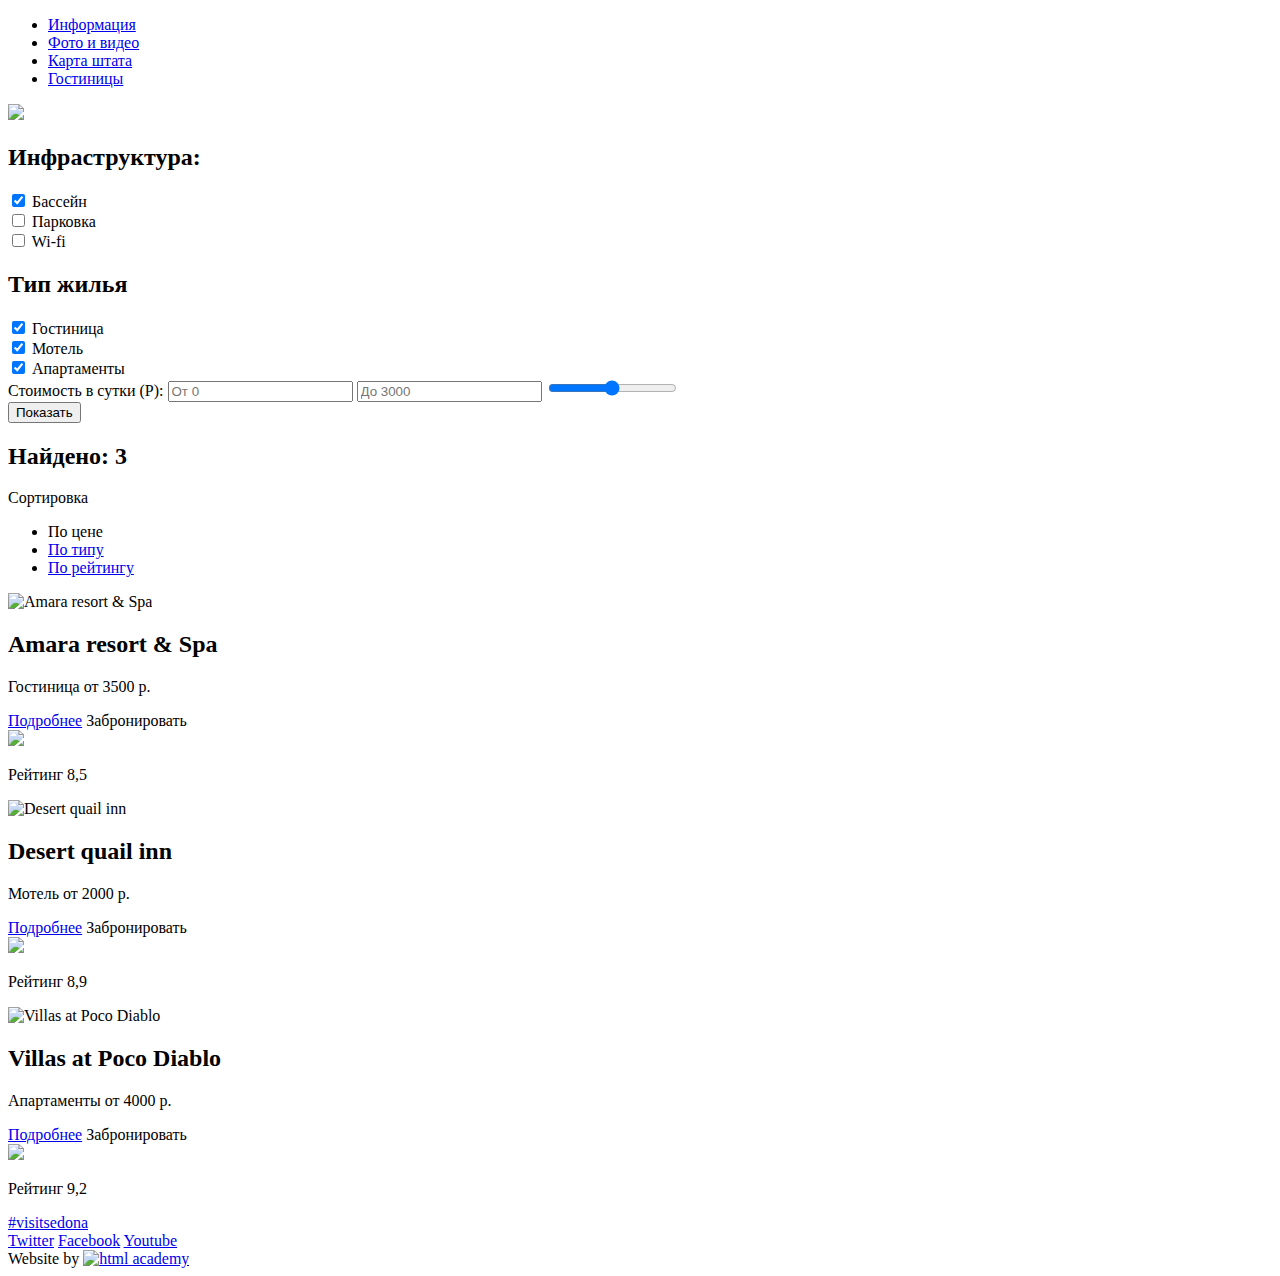
==== inner.html @ 47e5a931 "Редактирование верстки "Седоны"" ====
<!DOCTYPE html>
<html lang="ru">
    <head>
        <title>Выбор отеля в Седоне</title>
        <meta charset="utf-8">
    </head>
    <body>
        <header class="main-header">
            <div class="container"
                <nav class="main-menu">
                    <ul class="nav-list">
                        <li class="nav-left">
                            <a class="nav-link" href="#">Информация</a> 
                        </li>
                        <li class="nav-left">
                            <a class="nav-link" href="#">Фото и видео</a>
                        </li>
                        <li class="nav-right">
                            <a class="nav-link" href="#">Карта штата</a> 
                        </li>
                        <li class="nav-right">
                            <a class="nav-link" href="#">Гостиницы</a> 
                        </li>             
                    </ul>  
                </nav>
                <div class="logo">
                    <a href="index.html" class="logo-link"><img src="sedona-logo.png"></a> 
                </div>
            </div>
        </header>
        <main class="container">
            <form method="get" action="#">
                <div class="service">
                    <h2>Инфраструктура:</h2>
                    <div class="option">
                        <input type="checkbox" name="pool" id="pool" checked>
                        <label for="pool">Бассейн</label>
                    </div>
                    <div class="option">
                        <input type="checkbox" name="parking" id="parking">
                        <label for="parking">Парковка</label>
                    </div>
                    <div class="option">
                        <input type="checkbox" name="wifi" id="wifi">
                        <label for="wifi">Wi-fi</label>
                    </div>
                </div>
                <div class="house-type">
                    <h2>Тип жилья</h2>
                    <div class="option">
                        <input type="checkbox" name="hotel" id="hotel" checked>
                        <label for="hotel">Гостиница</label>
                    </div>
                    <div class="option">
                        <input type="checkbox" name="motel" id="motel" checked>
                        <label for="motel">Мотель</label>
                    </div>
                    <div class="option">
                        <input type="checkbox" name="apartments" id="apartments" checked>
                        <label for="apartments">Апартаменты</label>
                    </div>
                </div>
                <div class="hotel-cost">
                    <label for="money">Стоимость в сутки (Р): </label>
                    <input type="text" name="minprice" id="minprice" placeholder="От 0">
                    <input type="text" name="maxprice" id="maxprice" placeholder="До 3000">
                    <input type="range" name="money" id="money" min="0" max="3000" step="10">
                </div>
                <button type="submit">Показать</button>
            </form>
            <section class="results">
                <h2>Найдено: 3</h2>
                <p>Сортировка</p>
                <ul class="range-list">
                    <li>По цене</li>
                    <li><a href="#">По типу</a></li>
                    <li><a href="#">По рейтингу</a></li>
                </ul>
                <div class="range-buttons">
                </div>
            </section>
            <section class="hotels">
                <article class="hotel-1">
                    <div class="hotel-image">
                        <img src="hotel-1.jpg" alt="Amara resort & Spa" width="50" height="25">
                    </div>
                    <div class="hotel-name">
                        <h2>Amara resort & Spa</h2>
                        <p>Гостиница от 3500 р.</p>
                        <div class="details">
                            <a class="more" href="#">Подробнее</a>
                            <a class="book">Забронировать</a>
                        </div>
                    </div>
                    <div class="hotel-rating">
                        <img src="stars.png">
                        <p>Рейтинг 8,5 </p>
                    </div>
                </article>
                <article class="hotel-2">
                    <div class="hotel-image">
                        <img src="hotel-2.jpg" alt="Desert quail inn" width="50" height="25">
                    </div>
                    <div class="hotel-name">
                        <h2>Desert quail inn</h2>
                        <p>Мотель от 2000 р.</p>
                        <div class="details">
                            <a class="more" href="#">Подробнее</a>
                            <a class="book">Забронировать</a>
                        </div>
                    </div>
                    <div class="hotel-rating">
                        <img src="stars2.png">
                        <p>Рейтинг 8,9 </p>
                    </div>
                </article>
                <article class="hotel-3">
                    <div class="hotel-image">
                        <img src="hotel-3.jpg" alt="Villas at Poco Diablo" width="50" height="25">
                    </div>
                    <div class="hotel-name">
                        <h2>Villas at Poco Diablo</h2>
                        <p>Апартаменты от 4000 р.</p>
                        <div class="details">
                            <a class="more" href="#">Подробнее</a>
                            <a class="book">Забронировать</a>
                        </div>
                    </div>
                    <div class="hotel-rating">
                        <img src="stars3.png">
                        <p>Рейтинг 9,2 </p>
                    </div>
                </article>
            </section>
        </main>
        <footer>
            <div class="container">
                <div class="footcolumn-1">
                    <a href="#">#visitsedona</a> 
                </div>
                <div class="footcolumn-2">
                    <a class="social-btn social-btn-tw" href="#">Twitter</a>
                    <a class="social-btn social-btn-fb" href="#">Facebook</a>
                    <a class="social-btn social-btn-yt" href="#">Youtube</a>
                </div>
                <div class="footcolumn-3">
                    Website by <a href="https://htmlacademy.ru"><img src="academylogo.png" alt="html academy" width="50" height="25"></a> 
                </div>
            </div>
        </footer>
    </body>
</html>
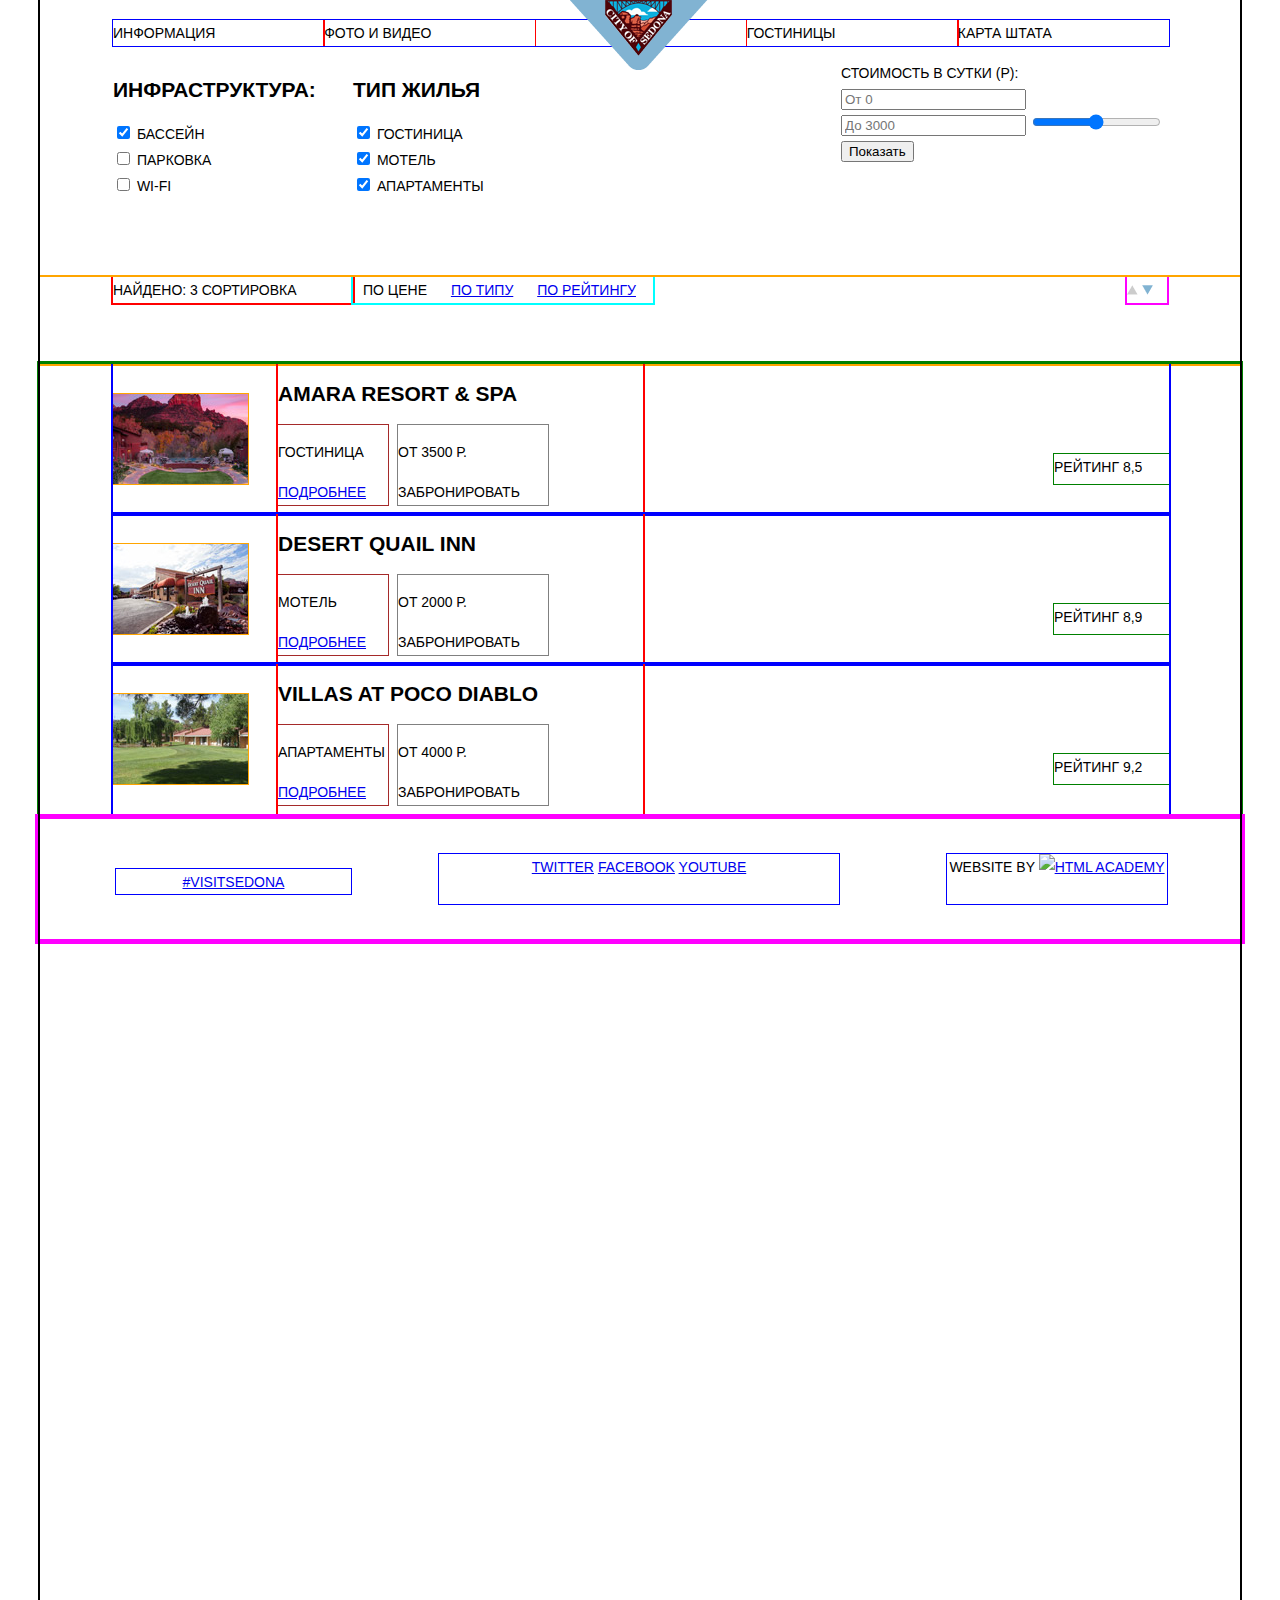
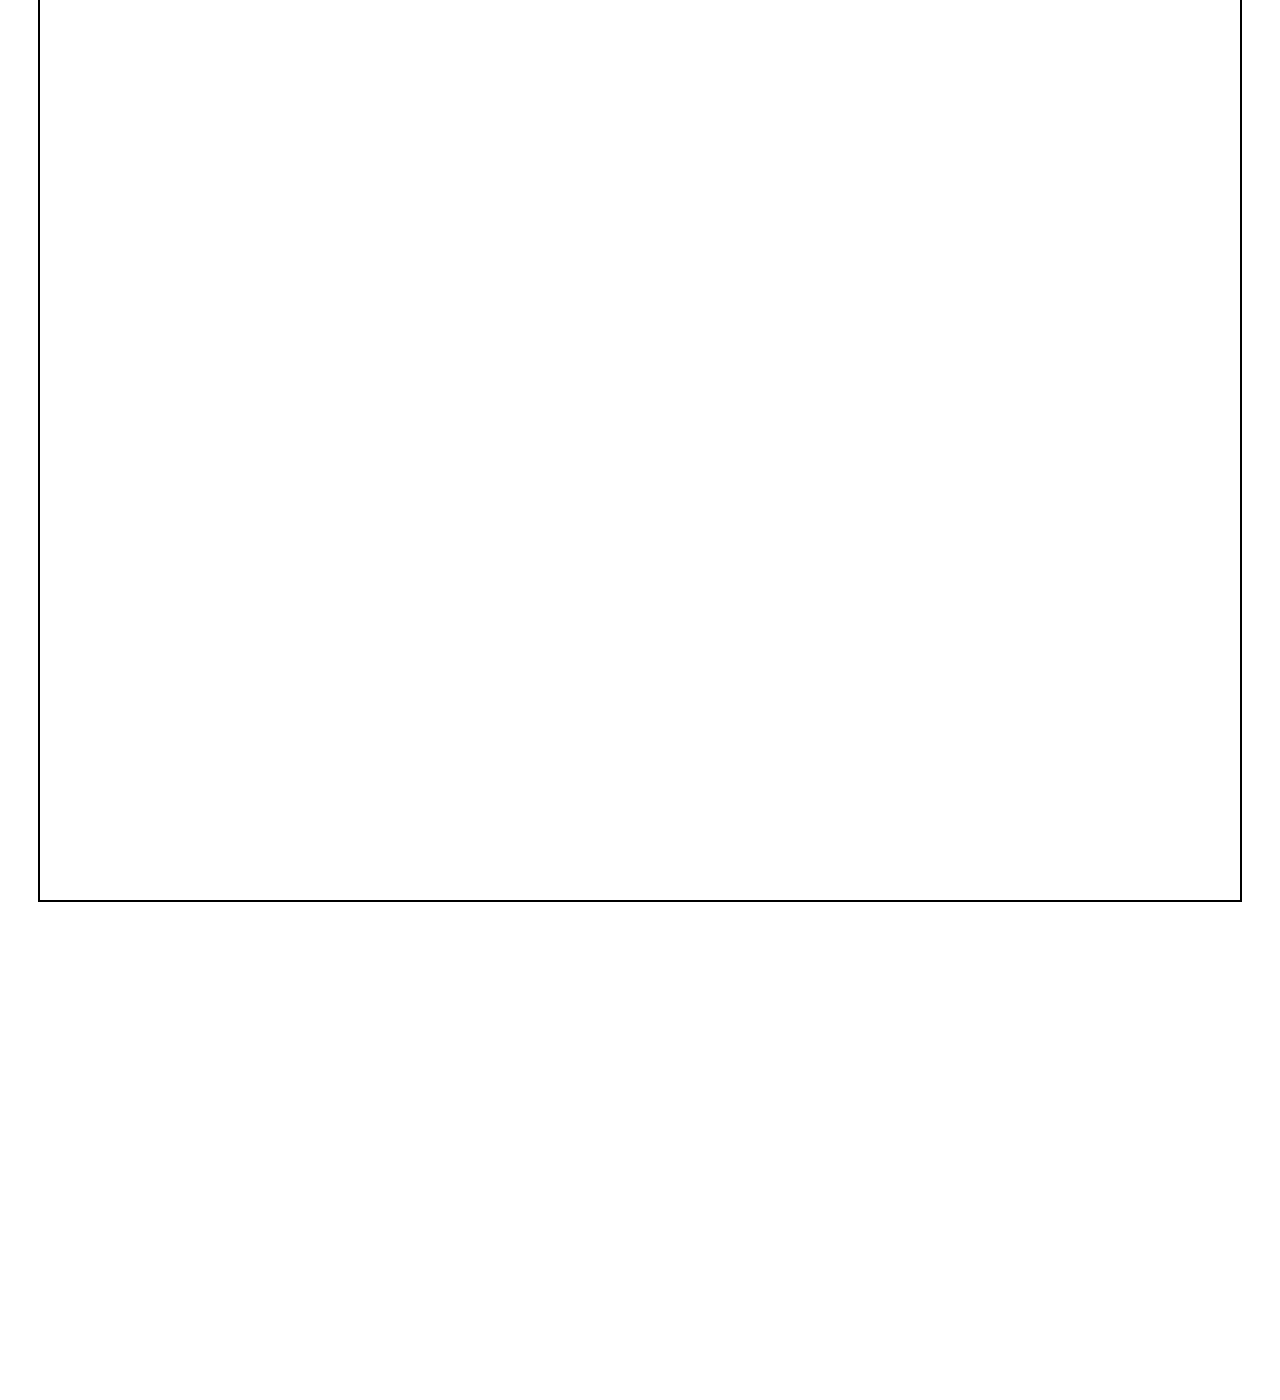
==== commit 01b5c124: "Сетка "Седона"" ====
--- a/inner.html
+++ b/inner.html
@@ -3,138 +3,160 @@
     <head>
         <title>Выбор отеля в Седоне</title>
         <meta charset="utf-8">
+        <link rel="stylesheet" href="css/style.css">
     </head>
-    <body>
-        <header class="main-header">
-            <div class="container"
-                <nav class="main-menu">
-                    <ul class="nav-list">
-                        <li class="nav-left">
-                            <a class="nav-link" href="#">Информация</a> 
-                        </li>
-                        <li class="nav-left">
-                            <a class="nav-link" href="#">Фото и видео</a>
-                        </li>
-                        <li class="nav-right">
-                            <a class="nav-link" href="#">Карта штата</a> 
-                        </li>
-                        <li class="nav-right">
-                            <a class="nav-link" href="#">Гостиницы</a> 
-                        </li>             
-                    </ul>  
-                </nav>
-                <div class="logo">
-                    <a href="index.html" class="logo-link"><img src="sedona-logo.png"></a> 
+        <body>
+            <div class="container">
+            <header class="main-header">
+                    <nav class="main-menu">
+                        <ul class="nav-list">
+                            <li class="nav-left">
+                                <a class="nav-link" href="#">Информация</a> 
+                            </li>
+                            <li class="nav-left">
+                                <a class="nav-link" href="#">Фото и видео</a>
+                            </li>
+                            <li class="nav-right">
+                                <a class="nav-link" href="#">Карта штата</a> 
+                            </li>
+                            <li class="nav-right">
+                                <a class="nav-link" href="#">Гостиницы</a> 
+                            </li>             
+                        </ul>  
+                    </nav>
+                    <div class="logo">
+                        <a href="index.html" class="logo-link"><img src="img/sedona-logo.png"></a> 
+                    </div>
+            </header>
+            <main>
+                <div class="hotel-selection">
+                    <form method="get" action="#">
+                        <div class="service">
+                            <h2>Инфраструктура:</h2>
+                            <div class="option">
+                                <input type="checkbox" name="pool" id="pool" checked>
+                                <label for="pool">Бассейн</label>
+                            </div>
+                            <div class="option">
+                                <input type="checkbox" name="parking" id="parking">
+                                <label for="parking">Парковка</label>
+                            </div>
+                            <div class="option">
+                                <input type="checkbox" name="wifi" id="wifi">
+                                <label for="wifi">Wi-fi</label>
+                            </div>
+                        </div>
+                        <div class="house-type">
+                            <h2>Тип жилья</h2>
+                            <div class="option">
+                                <input type="checkbox" name="hotel" id="hotel" checked>
+                                <label for="hotel">Гостиница</label>
+                            </div>
+                            <div class="option">
+                                <input type="checkbox" name="motel" id="motel" checked>
+                                <label for="motel">Мотель</label>
+                            </div>
+                            <div class="option">
+                                <input type="checkbox" name="apartments" id="apartments" checked>
+                                <label for="apartments">Апартаменты</label>
+                            </div>
+                        </div>
+                        <div class="hotel-cost">
+                            <label for="money">Стоимость в сутки (Р): </label>
+                            <input type="text" name="minprice" id="minprice" placeholder="От 0">
+                            <input type="text" name="maxprice" id="maxprice" placeholder="До 3000">
+                            <input type="range" name="money" id="money" min="0" max="3000" step="10">
+                            <button type="submit">Показать</button>
+                        </div>
+                    </form>
                 </div>
-            </div>
-        </header>
-        <main class="container">
-            <form method="get" action="#">
-                <div class="service">
-                    <h2>Инфраструктура:</h2>
-                    <div class="option">
-                        <input type="checkbox" name="pool" id="pool" checked>
-                        <label for="pool">Бассейн</label>
+                
+                <div class="results">
+                    <div class="range">
+                        <span>Найдено: 3</span>
+                        <span>Сортировка</span>
                     </div>
-                    <div class="option">
-                        <input type="checkbox" name="parking" id="parking">
-                        <label for="parking">Парковка</label>
+                    <div class="range-options">
+                        <ul class="range-list">
+                            <li>По цене</li>
+                            <li><a href="#">По типу</a></li>
+                            <li><a href="#">По рейтингу</a></li>
+                        </ul>
                     </div>
-                    <div class="option">
-                        <input type="checkbox" name="wifi" id="wifi">
-                        <label for="wifi">Wi-fi</label>
+                    <div class="range-buttons">
+                        <a href="#"><img src="img/triangle.png"></a>
+                        <a href="#"><img src="img/tr2.png"></a>
                     </div>
-                </div>
-                <div class="house-type">
-                    <h2>Тип жилья</h2>
-                    <div class="option">
-                        <input type="checkbox" name="hotel" id="hotel" checked>
-                        <label for="hotel">Гостиница</label>
-                    </div>
-                    <div class="option">
-                        <input type="checkbox" name="motel" id="motel" checked>
-                        <label for="motel">Мотель</label>
-                    </div>
-                    <div class="option">
-                        <input type="checkbox" name="apartments" id="apartments" checked>
-                        <label for="apartments">Апартаменты</label>
-                    </div>
-                </div>
-                <div class="hotel-cost">
-                    <label for="money">Стоимость в сутки (Р): </label>
-                    <input type="text" name="minprice" id="minprice" placeholder="От 0">
-                    <input type="text" name="maxprice" id="maxprice" placeholder="До 3000">
-                    <input type="range" name="money" id="money" min="0" max="3000" step="10">
-                </div>
-                <button type="submit">Показать</button>
-            </form>
-            <section class="results">
-                <h2>Найдено: 3</h2>
-                <p>Сортировка</p>
-                <ul class="range-list">
-                    <li>По цене</li>
-                    <li><a href="#">По типу</a></li>
-                    <li><a href="#">По рейтингу</a></li>
-                </ul>
-                <div class="range-buttons">
-                </div>
-            </section>
-            <section class="hotels">
-                <article class="hotel-1">
-                    <div class="hotel-image">
-                        <img src="hotel-1.jpg" alt="Amara resort & Spa" width="50" height="25">
-                    </div>
-                    <div class="hotel-name">
-                        <h2>Amara resort & Spa</h2>
-                        <p>Гостиница от 3500 р.</p>
-                        <div class="details">
-                            <a class="more" href="#">Подробнее</a>
+                </div>                   
+                <section class="hotels">
+                    <article class="hotel hotel-1">
+                        <div class="hotel-image">
+                            <img src="img/hotel-1.jpg" alt="Amara resort & Spa" width="135" height="90">
+                        </div>
+                        <div class="hotel-info">
+                            <h2>Amara resort & Spa</h2>
+                            <div class="hotel-details">
+                                <p>Гостиница </p>
+                                <a class="more" href="#">Подробнее</a>
+                            </div>
+                            <div class="hotel-reserve">
+                            <p>от 3500 р.</p>
                             <a class="book">Забронировать</a>
+                            </div>
                         </div>
-                    </div>
-                    <div class="hotel-rating">
-                        <img src="stars.png">
-                        <p>Рейтинг 8,5 </p>
-                    </div>
-                </article>
-                <article class="hotel-2">
-                    <div class="hotel-image">
-                        <img src="hotel-2.jpg" alt="Desert quail inn" width="50" height="25">
-                    </div>
-                    <div class="hotel-name">
-                        <h2>Desert quail inn</h2>
-                        <p>Мотель от 2000 р.</p>
-                        <div class="details">
-                            <a class="more" href="#">Подробнее</a>
+                         <div class="hotel-stars">
+                        </div>
+                        <div class="hotel-rating">
+                            <span>Рейтинг 8,5 </span>
+                        </div>
+                    </article>
+                    
+                    <article class="hotel hotel-2">
+                        <div class="hotel-image">
+                            <img src="img/hotel-2.jpg" alt="Desert quail inn" width="135" height="90">
+                        </div>
+                        <div class="hotel-info">
+                            <h2>Desert quail inn</h2>
+                            <div class="hotel-details">
+                                <p>Мотель </p>
+                                <a class="more" href="#">Подробнее</a>
+                            </div>
+                            <div class="hotel-reserve">
+                            <p>от 2000 р.</p>
                             <a class="book">Забронировать</a>
+                            </div>
                         </div>
-                    </div>
-                    <div class="hotel-rating">
-                        <img src="stars2.png">
-                        <p>Рейтинг 8,9 </p>
-                    </div>
-                </article>
-                <article class="hotel-3">
-                    <div class="hotel-image">
-                        <img src="hotel-3.jpg" alt="Villas at Poco Diablo" width="50" height="25">
-                    </div>
-                    <div class="hotel-name">
-                        <h2>Villas at Poco Diablo</h2>
-                        <p>Апартаменты от 4000 р.</p>
-                        <div class="details">
-                            <a class="more" href="#">Подробнее</a>
+                         <div class="hotel-stars">
+                        </div>
+                        <div class="hotel-rating">
+                            <span>Рейтинг 8,9 </span>
+                        </div>
+                    </article>
+                    
+                    <article class="hotel hotel-3">
+                        <div class="hotel-image">
+                            <img src="img/hotel-3.jpg" alt="Villas at Poco Diablo" width="135" height="90">
+                        </div>
+                        <div class="hotel-info">
+                            <h2>Villas at Poco Diablo</h2>
+                            <div class="hotel-details">
+                                <p>Апартаменты </p>
+                                <a class="more" href="#">Подробнее</a>
+                            </div>
+                            <div class="hotel-reserve">
+                            <p>от 4000 р.</p>
                             <a class="book">Забронировать</a>
+                            </div>
+                        </div>                        
+                        <div class="hotel-stars">
                         </div>
-                    </div>
-                    <div class="hotel-rating">
-                        <img src="stars3.png">
-                        <p>Рейтинг 9,2 </p>
-                    </div>
-                </article>
-            </section>
-        </main>
-        <footer>
-            <div class="container">
+                        <div class="hotel-rating">
+                            <span>Рейтинг 9,2 </span>
+                        </div>
+                    </article>
+                </section>
+            </main>
+            <footer class="page-footer">
                 <div class="footcolumn-1">
                     <a href="#">#visitsedona</a> 
                 </div>
@@ -146,7 +168,7 @@
                 <div class="footcolumn-3">
                     Website by <a href="https://htmlacademy.ru"><img src="academylogo.png" alt="html academy" width="50" height="25"></a> 
                 </div>
-            </div>
-        </footer>
+            </footer>
+        </div>
     </body>
 </html>--- a/css/style.css
+++ b/css/style.css
@@ -0,0 +1,483 @@
+body {
+    width: 1280px;
+    margin: 0;
+    padding: 0;
+    font-family: "PT Sans", "Arial", serif;
+    font-size: 14px;
+    font-weight: normal;
+    line-height: 26px;
+    text-transform: uppercase; 
+    color: #000;
+    min-height: 3000px;
+}
+
+h1, h2 {
+    font-size: 21px;
+    font-weight: bold;
+    line-height: 26px;
+}
+
+
+.feature-block {
+    color: #fff;
+}
+
+.clearfix::after {
+    content: "";
+    display: table;
+    clear: both;
+}
+
+.container {
+    width: 1200px;
+    margin: 0 auto;
+    outline: 2px solid black;
+    padding: 0;
+    min-height: 2500px;
+}
+
+.main-header {
+    position: relative;
+    width: 1200px;
+    height: 60px;
+    background-color: #fff;
+}
+
+.logo {
+    position: absolute;
+    top: 0;
+    left: 530px;
+}
+
+.main-menu {
+    width: 1056px;
+    float: left;
+    outline: 1px solid blue;
+    margin-left: 73px;
+    margin-top: 20px;
+}
+
+.nav-list {
+    padding: 0;
+    margin: 0;
+}
+
+.nav-left, .nav-right {
+    margin: 0;
+    padding: 0;
+    list-style: none;
+    display: inline;   
+    outline: 1px solid red;
+    width: 20%;
+}
+
+.nav-left {
+    float: left;
+    
+}
+
+.nav-right {
+    float: right;
+    padding-right: 0;
+    margin-right: 0;
+}
+
+.nav-link {
+    color: #000;
+    display: block;
+    text-decoration: none;
+    
+}
+
+
+.intro {
+    width: 1200px;
+    height: 650px;
+    background: url("img/sedona-background.jpg") no-repeat; 
+    outline: 5px solid brown;
+    padding-top: 75px;
+}
+
+.headline {
+    width: 460px;
+    height: 350px;
+    margin-bottom: 30px;
+    outline: 1px solid red;
+    float: left;
+    margin-left: 370px;
+    margin-right: 370px;
+}
+
+
+.head-back {
+    float: left;
+    width: 100%;
+    height: 275px;
+    background-color: #fff;
+    background: url("img/white-part.png") no-repeat;
+}
+
+
+.head-lead {
+    float: left;
+    width: 575px;
+    height: 110px;
+    background-color: #fff;
+    outline: 2px solid red;
+    text-align: center;
+    margin-left: 310px;
+    margin-top: 100px;
+}
+
+
+.feature-block {
+    outline: 2px solid green;
+    width: 1200px;
+    height: 255px;
+    float: left;
+    margin: 0;
+}
+
+.city-description {
+    width: 320px;
+    height: 145px;
+    padding: 55px 40px;
+    float: left;
+    margin: 0;
+    text-align: center;
+    background-color: #81b3d2;
+}
+
+.city-image {
+    width: 800px;
+    height: 255px;
+    float: right;
+    margin: 0;
+}
+
+.columns-block-1 {
+    float: left;
+    width: 1200px;
+    height: 330px;
+    outline: 2px solid orange;
+    font-size: 0;
+}
+
+.column {
+    display: inline-block;
+    vertical-align: top;
+    width: 320px;
+    height: 270px;
+    padding-top: 60px;
+    margin-left: 0;
+    margin-right: 0;
+    outline: 3px solid blue;
+    padding-left: 40px;
+    padding-right: 40px;
+    font-size: 14px;
+    text-align: center;    
+}
+
+.columns-block-2 {
+    width: 1200px;
+    height: 255px;
+    outline: 2px solid orange;
+    float: left;
+    font-size: 0;
+    background-color: #eee;
+    margin: 0;
+    padding: 0;
+}
+
+.block {
+    display: inline-block;
+    vertical-align: top;
+    font-size: 14px;
+    width: 320px;
+    height: 160px;
+    padding-left: 40px;
+    padding-right: 40px;
+    padding-top: 30px;
+    padding-bottom: 65px;
+    text-align: center;
+    outline: 1px solid brown;
+}
+
+.bridge-image {
+    float: left;
+    width: 800px;
+    height: 255px;
+    margin: 0;
+}
+
+.bridge-description {
+    float: right;
+    width: 350px;
+    height: 145px;
+    padding: 55px 25px;
+    margin: 0;
+    text-align: center;
+    background-color: #81b3d2;
+}
+
+.selection-block {
+    float: left;
+    height: 765px;
+    width: 1200px;
+    text-align: center;  
+    position: relative;
+}
+
+.suggestion-block {
+    float: left;
+    height: 150px;
+    width: 570px;
+    padding-top: 55px;
+    margin-left: 315px;
+    margin-right: 315px;
+    outline: 2px solid red;
+    
+}
+
+.choice-block {
+    background-color: #766357;
+    width: 570px;
+    height: 85px;
+    color: #fff;
+    font-weight: bold;
+    font-size: 21px;  
+    margin-left: 315px;
+    margin-right: 315px;
+    float: left;   
+    
+}
+
+.selection-block span {
+  font-size: 30px;
+  font-weight: bold;
+  line-height: 0.8;
+  text-align: center;
+  
+}
+
+.selection-block form {   
+    padding-top: 55px;
+    padding-bottom: 55px;
+    /*margin-left: 315px;
+    margin-right: 315px;*/
+    font-weight: bold;
+    height: 285px;
+    width: 570px;
+    background-color: #fff;
+    float: left;
+    outline: 2px solid green;
+    position: absolute;
+    top: 290px;
+    left: 315px;
+}
+
+.line-1 {
+    margin-bottom: 30px;
+}
+
+.line-1 input[type="date"] {
+    width: 345px;
+    height: 40px;
+    background-color: #f2f2f2;
+    border: 1px solid #f2f2f2;
+}
+
+.line-2 {
+    margin-bottom: 30px;
+}
+
+.line-2 input[type="date"] {
+    width: 345px;
+    height: 40px;
+    background-color: #f2f2f2;
+    border: 1px solid #f2f2f2;
+}
+
+.line-3 {
+    margin-bottom: 55px;
+}
+
+.line-3 input[type="text"] {
+    width: 37px;
+    height: 37px;
+}
+.line-3 button {
+    width: 37px;
+    height: 37px;
+}
+
+.page-footer {
+    float: left;
+    margin: 0;
+    outline: 5px solid magenta;
+    width: 1200px;
+    height: 120px;
+    background-color: #fff;
+}
+
+.footcolumn-1 {
+    width: 235px;
+    height: 25px;
+    float: left;
+    margin-right: 88px;
+    outline: 1px solid blue;
+    margin-left: 76px;
+    text-align: center;
+    margin-top: 50px;
+}
+
+.footcolumn-2 {
+    width: 400px;
+    height: 50px;
+    margin-right: 88px;
+    float: left;
+    outline: 1px solid blue;
+    text-align: center;
+    margin-top: 35px;
+}
+
+.footcolumn-3 {
+    width: 220px;
+    height: 50px;
+    float: right;
+    outline: 1px solid blue;
+    margin-right: 73px; 
+    text-align: center;
+    margin-top: 35px;
+}
+
+
+
+.hotel-selection {
+    float: left;
+    width: 1200px;
+    height: 217px;
+    background: url("img/filter%20background.jpg") no-repeat;
+}
+
+.service {
+    float: left;
+    width: 240px;
+    height: 155px;
+    margin-right: 0;
+    margin-left: 73px;
+}
+
+.house-type {
+    float: left;
+    width: 288px;
+    height: 155px;
+    margin-right: 200px;    
+}
+
+.hotel-cost {
+    float: left;
+    width: 328px;
+    height: 155px;
+    margin-right: auto;
+}
+
+.results {
+    float: left;
+    width: 1200px;
+    height: 87px;
+    outline: 2px solid orange;
+}
+
+.range {
+    margin-left: 73px;
+    width: 240px;
+    float: left;
+    outline: 2px solid red;
+}
+
+
+.range-options {
+    float: left;
+    width: 300px;
+}
+
+.range-list {
+    padding: 0;
+    margin: 0;
+    list-style: none;
+    outline: 2px solid aqua;
+}
+
+.range-list li {    
+    display: inline;
+    margin: 10px;    
+}
+
+.range-buttons {
+    float: right;
+    width: 40px;
+    outline: 2px solid magenta;
+    margin-right: 73px;
+}
+
+.hotels {
+    float: left;
+    width: 1200px;
+    height: 455px;
+    outline: 3px solid green;
+}
+
+.hotel {
+    float: left;
+    height: 150px;
+    width: 1056px;
+    margin-left: 73px;
+    margin-right: 73px;
+    outline: 2px solid blue;
+}
+
+.hotel-image {
+    width: 135px;
+    height: 90px;
+    margin-top: 30px;
+    margin-bottom: 30px;
+    margin-right: 30px;
+    float: left;
+    outline: 1px solid orange;
+}
+
+.hotel-info {
+    float: left;
+    width: 365px;
+    height: 150px;
+    margin-right: 400px;
+    outline: 2px solid red;
+}
+
+.hotel-details {
+    float: left;
+    width: 110px;
+    margin-right: 10px;
+    outline: 1px solid brown;
+}
+
+.hotel-reserve {
+    float: left;
+    width: 150px;
+    outline: 1px solid grey;
+}
+
+
+.hotel-rating {
+    float: right;
+    width: 115px;
+    height: 30px;
+    outline: 1px solid green;
+}
+
+.hotel-stars {
+    float: right;
+    width: 120px;
+    height: 90px;
+}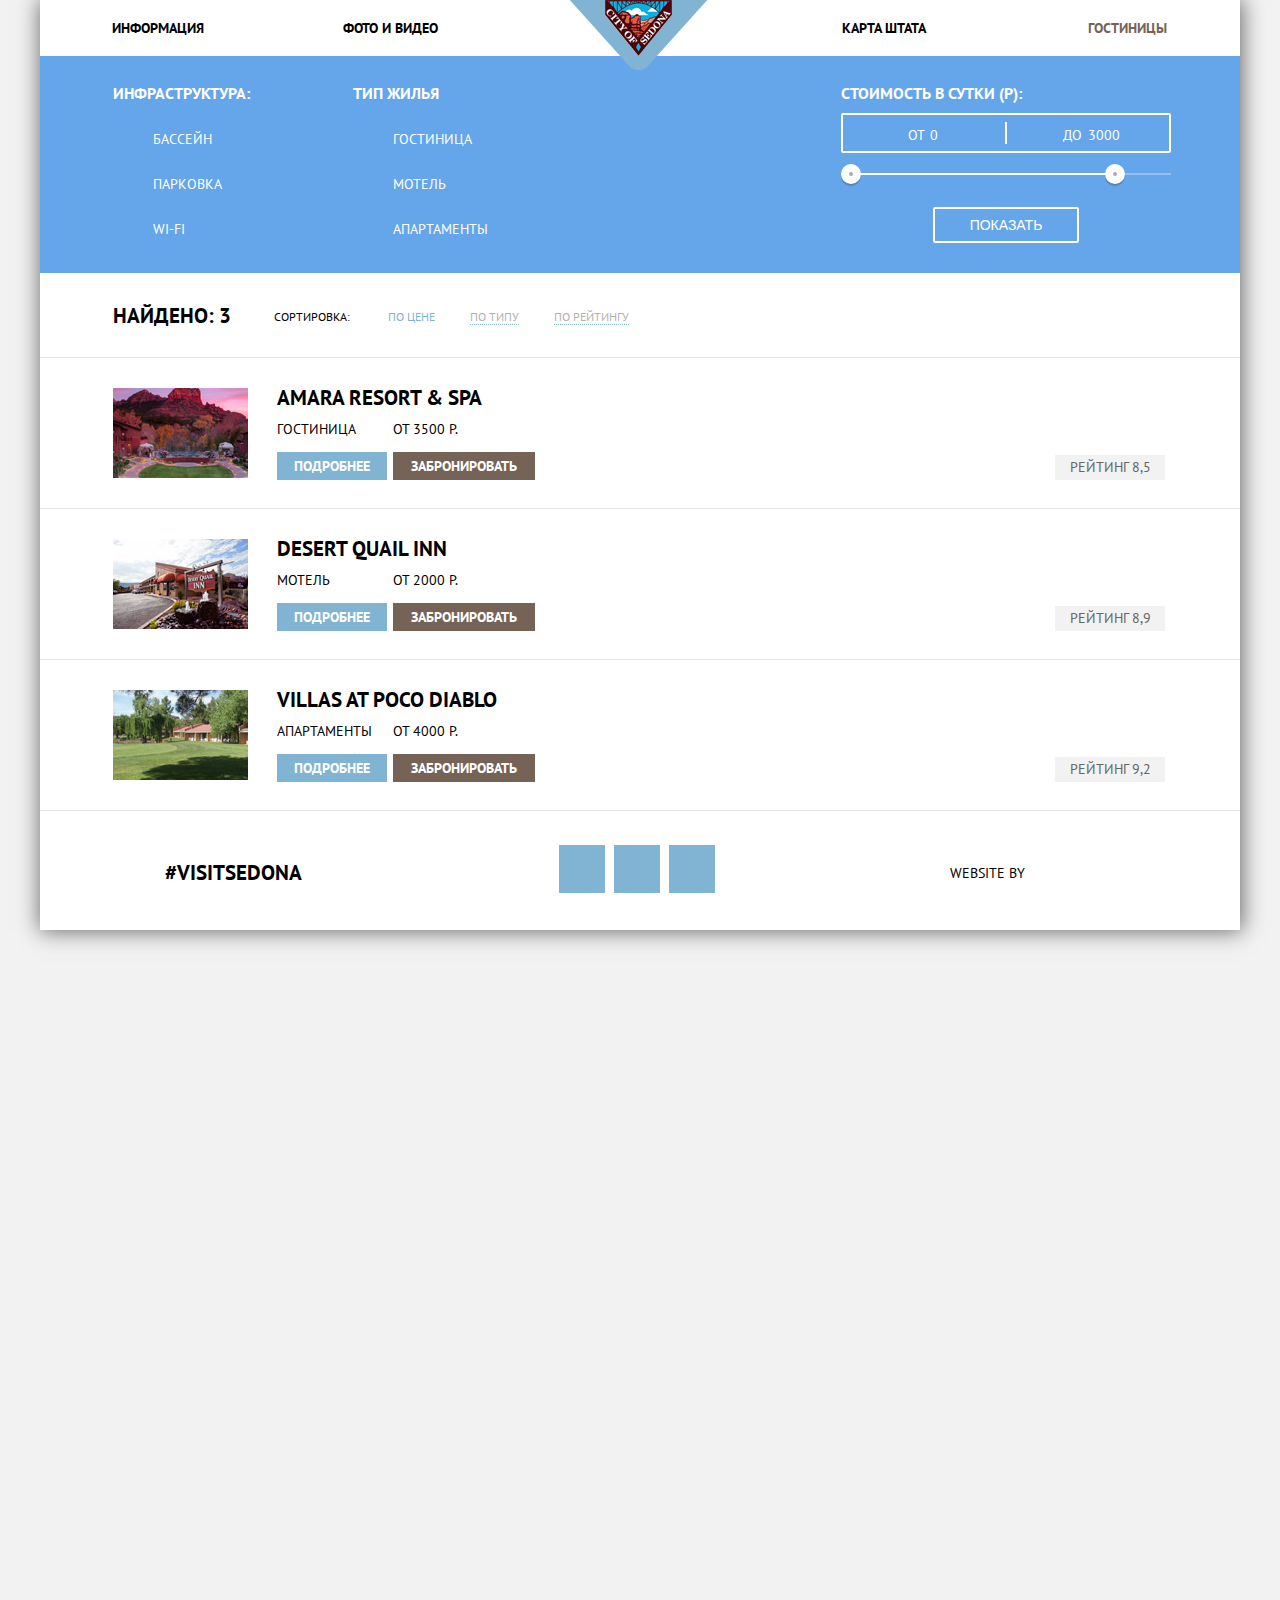
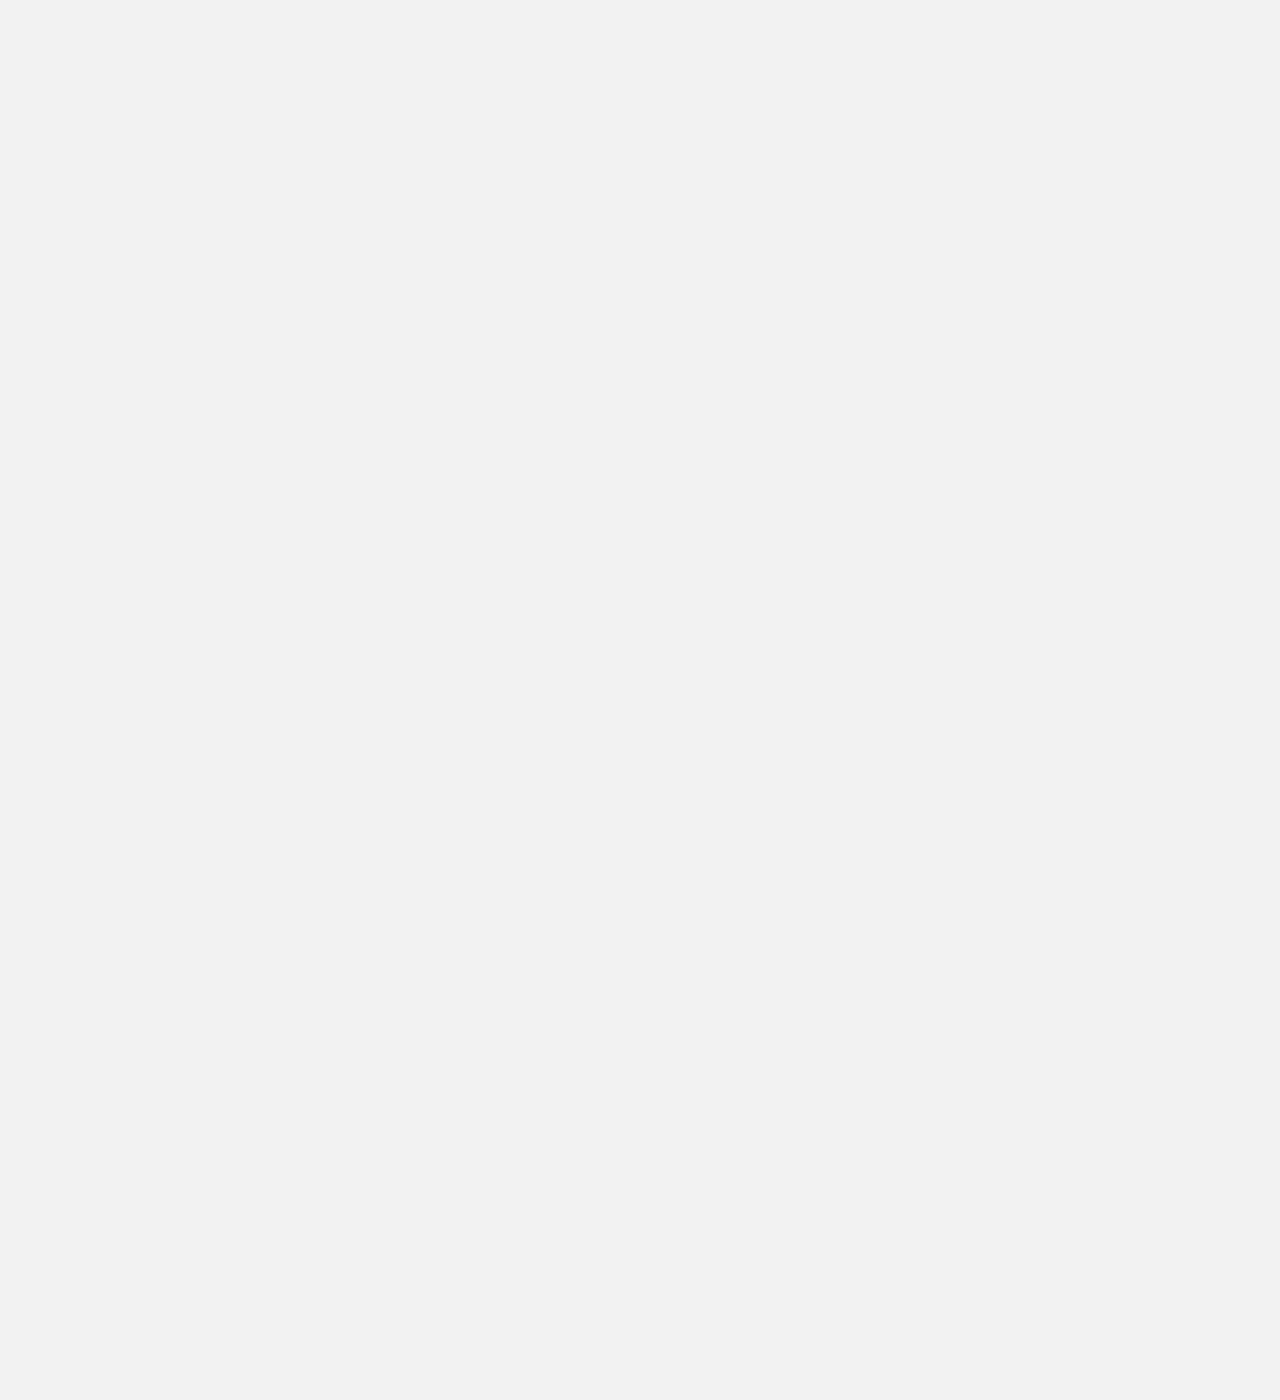
==== commit 173baccc: "Декоративные элементы "Седона"" ====
--- a/inner.html
+++ b/inner.html
@@ -3,30 +3,31 @@
     <head>
         <title>Выбор отеля в Седоне</title>
         <meta charset="utf-8">
+        <link rel="stylesheet" href="https://fonts.googleapis.com/css?family=PT+Sans:400,700&subset=cyrillic">
         <link rel="stylesheet" href="css/style.css">
     </head>
-        <body>
-            <div class="container">
+    <body class="inner">
+        <div class="container clearfix">
             <header class="main-header">
-                    <nav class="main-menu">
-                        <ul class="nav-list">
-                            <li class="nav-left">
-                                <a class="nav-link" href="#">Информация</a> 
-                            </li>
-                            <li class="nav-left">
-                                <a class="nav-link" href="#">Фото и видео</a>
-                            </li>
-                            <li class="nav-right">
-                                <a class="nav-link" href="#">Карта штата</a> 
-                            </li>
-                            <li class="nav-right">
-                                <a class="nav-link" href="#">Гостиницы</a> 
-                            </li>             
-                        </ul>  
-                    </nav>
-                    <div class="logo">
-                        <a href="index.html" class="logo-link"><img src="img/sedona-logo.png"></a> 
-                    </div>
+                <nav class="main-menu">
+                    <ul class="nav-list">
+                        <li class="nav-left">
+                            <a class="nav-link" href="#">Информация</a> 
+                        </li>
+                        <li class="nav-left">
+                            <a class="nav-link" href="#">Фото и видео</a>
+                        </li>
+                        <li class="nav-right">
+                            <a class="nav-link" href="#">Карта штата</a> 
+                        </li>
+                        <li class="nav-right">
+                            <a class="nav-link active" href="#">Гостиницы</a> 
+                        </li>             
+                    </ul>  
+                </nav>
+                <div class="logo">
+                    <a href="index.html" class="logo-link"><img src="img/sedona-logo.png"></a> 
+                </div>
             </header>
             <main>
                 <div class="hotel-selection">
@@ -62,30 +63,41 @@
                             </div>
                         </div>
                         <div class="hotel-cost">
-                            <label for="money">Стоимость в сутки (Р): </label>
-                            <input type="text" name="minprice" id="minprice" placeholder="От 0">
-                            <input type="text" name="maxprice" id="maxprice" placeholder="До 3000">
-                            <input type="range" name="money" id="money" min="0" max="3000" step="10">
-                            <button type="submit">Показать</button>
+                            <div class="filter-title">Стоимость в сутки (Р):</div>
+                            
+                            <div class="price-controls">
+                                <label class="min-price">От <input type="text" name="min-price" value="0"> </label>
+                                <label class="max-price">До <input type="text" name="max-price" value="3000"></label>
+                            </div>
+                            
+                            <div class="range-controls">
+                                <div class="scale">
+                                    <div class="bar"></div>
+                                </div>
+                                <div class="range-toggle range-toggle-min"></div>
+                                <div class="range-toggle range-toggle-max"></div>
+                            </div>
+                            
+                            <button class="btn-transparent" type="submit">Показать</button>
                         </div>
                     </form>
                 </div>
-                
+
                 <div class="results">
                     <div class="range">
-                        <span>Найдено: 3</span>
-                        <span>Сортировка</span>
+                        <span class="amount">Найдено: 3</span>
+                        <p class="sort">Сортировка:</p>
                     </div>
                     <div class="range-options">
                         <ul class="range-list">
-                            <li>По цене</li>
+                            <li class="active">По цене</li>
                             <li><a href="#">По типу</a></li>
                             <li><a href="#">По рейтингу</a></li>
                         </ul>
                     </div>
                     <div class="range-buttons">
-                        <a href="#"><img src="img/triangle.png"></a>
-                        <a href="#"><img src="img/tr2.png"></a>
+                        <a href="#" class="range-btn triangle-1"></a>
+                        <a href="#" class="range-btn triangle-2"></a>
                     </div>
                 </div>                   
                 <section class="hotels">
@@ -96,12 +108,12 @@
                         <div class="hotel-info">
                             <h2>Amara resort & Spa</h2>
                             <div class="hotel-details">
-                                <p>Гостиница </p>
+                                <span>Гостиница </span>
                                 <a class="more" href="#">Подробнее</a>
                             </div>
                             <div class="hotel-reserve">
-                            <p>от 3500 р.</p>
-                            <a class="book">Забронировать</a>
+                            <span>от 3500 р.</span>
+                            <a href="#" class="book">Забронировать</a>
                             </div>
                         </div>
                          <div class="hotel-stars">
@@ -110,7 +122,7 @@
                             <span>Рейтинг 8,5 </span>
                         </div>
                     </article>
-                    
+
                     <article class="hotel hotel-2">
                         <div class="hotel-image">
                             <img src="img/hotel-2.jpg" alt="Desert quail inn" width="135" height="90">
@@ -118,12 +130,12 @@
                         <div class="hotel-info">
                             <h2>Desert quail inn</h2>
                             <div class="hotel-details">
-                                <p>Мотель </p>
+                                <span>Мотель </span>
                                 <a class="more" href="#">Подробнее</a>
                             </div>
                             <div class="hotel-reserve">
-                            <p>от 2000 р.</p>
-                            <a class="book">Забронировать</a>
+                            <span>от 2000 р.</span>
+                            <a href="#" class="book">Забронировать</a>
                             </div>
                         </div>
                          <div class="hotel-stars">
@@ -132,7 +144,7 @@
                             <span>Рейтинг 8,9 </span>
                         </div>
                     </article>
-                    
+
                     <article class="hotel hotel-3">
                         <div class="hotel-image">
                             <img src="img/hotel-3.jpg" alt="Villas at Poco Diablo" width="135" height="90">
@@ -140,12 +152,12 @@
                         <div class="hotel-info">
                             <h2>Villas at Poco Diablo</h2>
                             <div class="hotel-details">
-                                <p>Апартаменты </p>
+                                <span>Апартаменты </span>
                                 <a class="more" href="#">Подробнее</a>
                             </div>
                             <div class="hotel-reserve">
-                            <p>от 4000 р.</p>
-                            <a class="book">Забронировать</a>
+                            <span>от 4000 р.</span>
+                            <a href="#" class="book">Забронировать</a>
                             </div>
                         </div>                        
                         <div class="hotel-stars">
@@ -161,12 +173,12 @@
                     <a href="#">#visitsedona</a> 
                 </div>
                 <div class="footcolumn-2">
-                    <a class="social-btn social-btn-tw" href="#">Twitter</a>
-                    <a class="social-btn social-btn-fb" href="#">Facebook</a>
-                    <a class="social-btn social-btn-yt" href="#">Youtube</a>
+                    <a class="social-btn social-btn-tw" href="#"> </a>
+                    <a class="social-btn social-btn-fb" href="#"></a>
+                    <a class="social-btn social-btn-yt" href="#"></a>
                 </div>
                 <div class="footcolumn-3">
-                    Website by <a href="https://htmlacademy.ru"><img src="academylogo.png" alt="html academy" width="50" height="25"></a> 
+                    <p>Website by</p> 
                 </div>
             </footer>
         </div>
--- a/css/style.css
+++ b/css/style.css
@@ -9,6 +9,7 @@
     text-transform: uppercase; 
     color: #000;
     min-height: 3000px;
+    background-color: #f2f2f2;
 }
 
 h1, h2 {
@@ -17,7 +18,6 @@
     line-height: 26px;
 }
 
-
 .feature-block {
     color: #fff;
 }
@@ -31,16 +31,16 @@
 .container {
     width: 1200px;
     margin: 0 auto;
-    outline: 2px solid black;
     padding: 0;
-    min-height: 2500px;
+    box-shadow: 1px 0px 21px 1px #666666;
+    background-color: #fff;
 }
 
 .main-header {
     position: relative;
     width: 1200px;
-    height: 60px;
-    background-color: #fff;
+    height: 56px;
+    background-color: #fff;    
 }
 
 .logo {
@@ -52,172 +52,262 @@
 .main-menu {
     width: 1056px;
     float: left;
-    outline: 1px solid blue;
-    margin-left: 73px;
-    margin-top: 20px;
+    margin-top: 15px;
+    margin-left: 6%;
+    margin-right: 6%;    
 }
 
 .nav-list {
-    padding: 0;
-    margin: 0;
-}
-
-.nav-left, .nav-right {
+    font-size: 0; 
     margin: 0;
     padding: 0;
-    list-style: none;
-    display: inline;   
-    outline: 1px solid red;
+    list-style: none;   
+}
+
+.nav-list li {
+    display: inline-block;
+    vertical-align: top;   
     width: 20%;
+    font-size: 14px;
+    line-height: 26px;
+    font-weight: bold;
+}
+
+.nav-link:hover {
+    color: #81b3d2;
+}
+
+.nav-link:active {
+    color: #b2b2b2;
+}
+
+.nav-list .active {
+    color: #766357;
+}
+
+.nav-list .active:hover {
+    color: #604e43;
+}
+
+.nav-list .active:active {
+    color: #e1ddda;
 }
 
 .nav-left {
-    float: left;
-    
+  text-align: left;   
+  margin-right: 20px;
 }
 
 .nav-right {
-    float: right;
-    padding-right: 0;
+    text-align: right; 
+    margin-left: 140px;
     margin-right: 0;
+}
+
+.nav-right:last-child {
+    margin-left: 30px;
 }
 
 .nav-link {
     color: #000;
-    display: block;
-    text-decoration: none;
-    
-}
-
+    text-decoration: none;    
+}
 
 .intro {
     width: 1200px;
-    height: 650px;
-    background: url("img/sedona-background.jpg") no-repeat; 
-    outline: 5px solid brown;
+    height: 620px;
+    background: #b56868 url("img/sedona-background.jpg") no-repeat;     
     padding-top: 75px;
 }
 
 .headline {
+    float: left;
     width: 460px;
     height: 350px;
-    margin-bottom: 30px;
-    outline: 1px solid red;
-    float: left;
     margin-left: 370px;
-    margin-right: 370px;
-}
-
+    margin-right: 370px;    
+}
 
 .head-back {
     float: left;
-    width: 100%;
-    height: 275px;
+    width: 100%;   
+    background: url("img/white-part.png") no-repeat;
+    min-height: 273px;
+}
+
+.head-lead {    
+    width: 575px;
+    text-align: center;
+    margin-left: 310px;   
+    margin-top: 120px;
+}
+
+.feature-block {
+    width: 1200px;   
+    min-height: 256px;
+    float: left;
+    margin: 0;
+    background-color: #81b3d2;
+}
+
+.feature-image {
+    float: left;
+    width: 800px;
+    height: 256px;
+    background-color: crimson;
+}
+
+.feature-description {
+    float: left;
+    width: 284px;
+    background-color: #81b3d2;
+    text-align: center;
+    padding-top: 50px;
+    padding-bottom: 30px;
+    padding-left: 58px;
+    padding-right: 58px;    
+}
+
+.feature-block h2 {
+    margin: 0;  
+    margin-bottom: 15px;
+}
+
+.city-description p {
+    font-size: 14px;
+    margin: 0;
+}
+
+.number {
+    position: relative;
+    display: inline-block;
+    margin: 0;
+}
+
+.number::before {
+    content: "";
+    display: table;
+    clear: both;
+    width: 10px;
+    height: 2px;
     background-color: #fff;
-    background: url("img/white-part.png") no-repeat;
-}
-
-
-.head-lead {
-    float: left;
-    width: 575px;
-    height: 110px;
+    position: absolute;
+    left: -15px;
+    top: 9px;
+}
+
+.number::after {
+    content: "";
+    display: table;
+    clear: both;
+    width: 10px;
+    height: 2px;
     background-color: #fff;
-    outline: 2px solid red;
+    position: absolute;
+    left: 25px;
+    top: 9px;
+}
+
+.columns-block-1 {
+    float: left;
+    width: 1200px;    
+}
+
+.column {
+    float: left;
+    width: 320px;
     text-align: center;
-    margin-left: 310px;
-    margin-top: 100px;
-}
-
-
-.feature-block {
-    outline: 2px solid green;
+    padding-bottom: 80px;
+    padding-top: 60px;    
+}
+
+.house {
+    width: 260px;
+    padding-left: 70px;
+    padding-right: 70px;   
+}
+
+
+.food {
+    padding-left: 55px;
+    padding-right: 55px;
+    width: 290px;        
+}
+
+.souvenirs {
+    padding-left: 62px;
+    padding-right: 62px;
+    width: 276px;
+    padding-top: 56px;
+}
+
+.columns-block-2 {
+    float: left;
     width: 1200px;
-    height: 255px;
-    float: left;
-    margin: 0;
-}
-
-.city-description {
-    width: 320px;
-    height: 145px;
-    padding: 55px 40px;
-    float: left;
-    margin: 0;
-    text-align: center;
-    background-color: #81b3d2;
-}
-
-.city-image {
-    width: 800px;
-    height: 255px;
-    float: right;
-    margin: 0;
-}
-
-.columns-block-1 {
-    float: left;
-    width: 1200px;
-    height: 330px;
-    outline: 2px solid orange;
-    font-size: 0;
-}
-
-.column {
-    display: inline-block;
-    vertical-align: top;
-    width: 320px;
-    height: 270px;
-    padding-top: 60px;
-    margin-left: 0;
-    margin-right: 0;
-    outline: 3px solid blue;
-    padding-left: 40px;
-    padding-right: 40px;
-    font-size: 14px;
-    text-align: center;    
-}
-
-.columns-block-2 {
-    width: 1200px;
-    height: 255px;
-    outline: 2px solid orange;
-    float: left;
-    font-size: 0;
-    background-color: #eee;
-    margin: 0;
-    padding: 0;
+    height: 256px;    
+    background-color: #eee;   
 }
 
 .block {
-    display: inline-block;
-    vertical-align: top;
-    font-size: 14px;
-    width: 320px;
-    height: 160px;
-    padding-left: 40px;
-    padding-right: 40px;
-    padding-top: 30px;
-    padding-bottom: 65px;
-    text-align: center;
-    outline: 1px solid brown;
-}
-
-.bridge-image {
-    float: left;
-    width: 800px;
-    height: 255px;
-    margin: 0;
-}
-
-.bridge-description {
-    float: right;
-    width: 350px;
-    height: 145px;
-    padding: 55px 25px;
-    margin: 0;
-    text-align: center;
-    background-color: #81b3d2;
+    float: left;
+    width: 400px;
+    text-align: center;  
+    padding-top: 40px;
+    padding-bottom: 55px;
+}
+
+.block h2 {
+    margin-top: 0;
+}
+
+.block p {
+    margin-bottom: 0;
+}
+
+.square {
+    padding-left: 90px;
+    padding-right: 90px;
+    width: 220px;    
+}
+
+.road {
+    padding-left: 60px;
+    padding-right: 60px;
+    width: 280px;
+}
+
+.tourists {
+    padding-left: 65px;
+    padding-right: 65px;
+    width: 270px;
+}
+
+.line {
+    position: relative;
+}
+
+.line::before {
+    content: "";
+    display: table;
+    clear: both;
+    width: 10px;
+    height: 2px;
+    background-color: #000;
+    position: absolute;
+    left: -15px;
+    top: 9px;
+}
+
+.line::after {
+    content: "";
+    display: table;
+    clear: both;
+    width: 10px;
+    height: 2px;
+    background-color: #000;
+    position: absolute;
+    left: 25px;
+    top: 9px;
 }
 
 .selection-block {
@@ -228,19 +318,23 @@
     position: relative;
 }
 
+.selection-block span {
+  font-size: 30px;
+  font-weight: bold;
+  text-align: center;  
+}
+
 .suggestion-block {
     float: left;
     height: 150px;
     width: 570px;
-    padding-top: 55px;
+    padding-top: 50px;
     margin-left: 315px;
-    margin-right: 315px;
-    outline: 2px solid red;
-    
+    margin-right: 315px;    
 }
 
 .choice-block {
-    background-color: #766357;
+    float: left; 
     width: 570px;
     height: 85px;
     color: #fff;
@@ -248,73 +342,180 @@
     font-size: 21px;  
     margin-left: 315px;
     margin-right: 315px;
-    float: left;   
-    
-}
-
-.selection-block span {
-  font-size: 30px;
-  font-weight: bold;
-  line-height: 0.8;
-  text-align: center;
-  
-}
-
-.selection-block form {   
-    padding-top: 55px;
-    padding-bottom: 55px;
-    /*margin-left: 315px;
-    margin-right: 315px;*/
+    background-color: #766357;  
+    text-align: center;
+    padding-top: 10px;    
+}
+
+.hotel-search {  
+    position: absolute;
+    top: 290px;
+    left: 315px;
     font-weight: bold;
     height: 285px;
     width: 570px;
-    background-color: #fff;
-    float: left;
-    outline: 2px solid green;
-    position: absolute;
-    top: 290px;
-    left: 315px;
-}
-
-.line-1 {
-    margin-bottom: 30px;
-}
-
-.line-1 input[type="date"] {
-    width: 345px;
-    height: 40px;
+    background-color: #fff;    
+    padding-top: 55px;
+    padding-bottom: 55px;
+    box-shadow: 1px 0px 21px 1px #666666;
+}
+
+.hotel-search input[type="date"] {
+    width: 305px;
+    padding-right: 40px;
+    height: 36px;
     background-color: #f2f2f2;
     border: 1px solid #f2f2f2;
-}
-
-.line-2 {
     margin-bottom: 30px;
-}
-
-.line-2 input[type="date"] {
-    width: 345px;
-    height: 40px;
+    font-size: 14px;
+    line-height: 26px;
+    font-family: "PT Sans", "Arial", sans-serif;
+    text-transform: uppercase;
+    outline: none;
+    position: relative;
+}
+
+.hotel-search input.check {
+    background-image: url("img/sprite.png");
+    background-repeat: no-repeat;
+    background-position: 307px -114px;
+}
+
+.hotel-search input.check:hover {
+    background-image: url("img/sprite.png");
+    background-repeat: no-repeat;
+    background-position: 307px -197px;
+}
+
+.hotel-search input.check:active {
+    background-image: url("img/sprite.png");
+    background-repeat: no-repeat;
+    background-position: 307px -154px;
+}
+
+.hotel-search label {
+    margin-right: 20px;
+}
+
+.line-3 {
+    float: left;
+    width: 225px;
+    margin-left: 50px;
+}
+
+.line-3 input[type="text"] {
+    width: 38px;
+    height: 36px;    
+    border: none;
+    outline: none;
     background-color: #f2f2f2;
-    border: 1px solid #f2f2f2;
-}
-
-.line-3 {
-    margin-bottom: 55px;
-}
-
-.line-3 input[type="text"] {
-    width: 37px;
-    height: 37px;
-}
-.line-3 button {
-    width: 37px;
-    height: 37px;
+    color: #fff;
+    text-align: center;
+    display: inline-block;
+    font-size: 14px;
+    line-height: 26px;    
+}
+
+.line-3 label {
+    margin-right: 40px;
+}
+
+.hotel-search input:hover {
+    background-color: #ebebeb;
+}
+
+.hotel-search input:active {
+    background-color: #fff;
+    border: 2px solid #e5e5e5;
+    outline: none;
+}
+.hotel-search input:focus {
+    background-color: #fff;
+    border: 2px solid #e5e5e5;
+    outline: none;
+}
+
+.grey-btn {
+    border: none;
+    outline: none;
+    background-color: #f2f2f2;    
+    color: #a9a9a9;
+    font-weight: bold;
+    width: 38px;
+    height: 38px;
+    display: inline-block;
+    vertical-align: top;
+    margin-left: -4px;
+    margin-right: -4px;
+    cursor: pointer;
+    font-size: 14px;
+    line-height: 26px;
+}
+
+.grey-btn:hover {
+    color: #000;
+}
+
+.grey-btn:active {
+    color: #81b3d2;
+}
+
+.line-4 {
+   float: right;
+   width: 180px;    
+   margin-right: 50px;
+}
+
+.line-4 label {
+    margin-right: 25px;
+}
+
+.line-4 input[type="text"] {
+    width: 38px;
+    height: 36px;  
+    border: none;
+    outline: none;
+    background-color: #f2f2f2;
+    display: inline-block;
+    color: #fff;
+    text-align: center;
+    display: inline-block;
+    margin-left: -4px;
+    font-size: 14px;
+    line-height: 26px;
+    vertical-align: top;
+}
+
+.hotel-search .btn {
+    border: none;
+    outline: none;
+    background-color: #81b3d2;
+    color: #fff;
+    cursor: pointer;
+    font-size: 21px;
+    line-height: 26px;
+    font-weight: bold;
+    text-transform: uppercase;
+    text-decoration: none;
+    font-family: "PT Sans", "Arial", sans-serif;
+    padding-top: 15px;
+    padding-bottom: 15px;
+    width: 457px;
+    margin-top: 55px;
+}
+
+.hotel-search .btn:hover {
+    background-color: #669ec0;
+}
+
+.hotel-search .btn:active {
+    background-color: #5496bd;
+    color: #88b6d1;
 }
 
 .page-footer {
     float: left;
     margin: 0;
-    outline: 5px solid magenta;
     width: 1200px;
     height: 120px;
     background-color: #fff;
@@ -322,13 +523,19 @@
 
 .footcolumn-1 {
     width: 235px;
-    height: 25px;
     float: left;
     margin-right: 88px;
-    outline: 1px solid blue;
     margin-left: 76px;
     text-align: center;
     margin-top: 50px;
+    font-size: 21px;
+    line-height: 26px;
+    font-weight: bold;
+}
+
+.footcolumn-1 a {
+    text-decoration: none;
+    color: #000;
 }
 
 .footcolumn-2 {
@@ -336,28 +543,122 @@
     height: 50px;
     margin-right: 88px;
     float: left;
-    outline: 1px solid blue;
     text-align: center;
     margin-top: 35px;
 }
 
 .footcolumn-3 {
-    width: 220px;
-    height: 50px;
+    width: 80px;
+    padding-right: 140px;
+    height: 40px;
     float: right;
-    outline: 1px solid blue;
     margin-right: 73px; 
     text-align: center;
-    margin-top: 35px;
-}
-
-
+    margin-top: 40px;
+    position: relative;
+    font-size: 0;
+}
+
+.footcolumn-3 p {
+    margin: 0;
+    margin-top: 10px;
+    font-size: 14px;
+    line-height: 26px;
+}
+
+.footcolumn-3 p::after {
+    content: "";
+    position: absolute;
+    top: 5px;
+    right: 20px;
+    background-image: url("img/sprite-2.png");
+    background-repeat: no-repeat;
+    background-position: -10px -10px;
+    width: 114px;
+    height: 40px;
+}
+
+.footcolumn-3 p:hover::after {
+    background-image: url("img/sprite-2.png");
+    background-repeat: no-repeat;
+    background-position: -10px -69px;    
+}
+
+.footcolumn-3 p:active::after {
+    background-image: url("img/sprite-2.png");
+    background-repeat: no-repeat;
+    background-position: -10px -128px;    
+}
+
+
+.social-btn {
+    width: 46px;
+    height: 48px;
+    background-color: #81b3d2;
+    display: inline-block;
+    margin-right: 5px;
+    vertical-align: top; 
+}
+
+.social-btn:hover {
+    background-color: #669ec0;
+}
+
+.social-btn:active {
+    background-color: #5496bd;
+}
+
+.social-btn-tw {   
+    background-image: url("img/sprite.png");
+    background-repeat: no-repeat;
+    background-position: 5px -656px;    
+}
+
+.social-btn-tw:active {  
+    background-image: url("img/sprite.png");
+    background-repeat: no-repeat;
+    background-position: 5px -691px;   
+   
+}
+
+.social-btn-fb {
+    background-image: url("img/sprite.png");
+    background-repeat: no-repeat;
+    background-position: 8px -360px;
+}
+
+.social-btn-fb:active {
+    background-image: url("img/sprite.png");
+    background-repeat: no-repeat;
+    background-position: 8px -399px;
+}
+
+.social-btn-yt {
+    background-image: url("img/sprite.png");
+    background-repeat: no-repeat;
+    background-position: 3px -726px;    
+}
+
+.social-btn-yt:active {
+    background-image: url("img/sprite.png");
+    background-repeat: no-repeat;
+    background-position: 3px -762px;    
+}
 
 .hotel-selection {
     float: left;
-    width: 1200px;
-    height: 217px;
-    background: url("img/filter%20background.jpg") no-repeat;
+    width: 1200px;  
+    height: 190px;
+    background: #65a5ea url("img/filter-background.jpg") no-repeat;
+    color: #fff;
+    padding-top: 27px;    
+}
+
+.hotel-selection h2 {
+    font-size: 16px;
+    line-height: 21px;
+    margin-top: 0;
+    margin-bottom: 25px;
 }
 
 .service {
@@ -371,113 +672,394 @@
 .house-type {
     float: left;
     width: 288px;
-    height: 155px;
     margin-right: 200px;    
 }
 
 .hotel-cost {
     float: left;
     width: 328px;
-    height: 155px;
     margin-right: auto;
 }
 
+.hotel-cost {
+    width: 330px;
+    color: #fff;
+}
+
+.filter-title {
+    font-size: 16px;
+    line-height: 21px;
+    font-weight: bold;
+    margin-bottom: 9px;
+}
+
+.price-controls {
+    height: 36px;
+    margin-bottom: 20px;
+    border: 2px solid #fff;
+    border-radius: 2px;
+    font-size: 0;
+    position: relative;
+}
+
+.price-controls::after {
+    content: "";
+    position: absolute;
+    width: 2px;
+    height: 22px;
+    background-color: #fff;
+    top:50%;
+    left: 50%;
+    transform: translate(-50%, -50%);
+}
+
+.price-controls label{
+    display: inline-block;
+    line-height: 38px;
+    font-size: 14px;
+    vertical-align: top;
+    cursor: pointer;
+}
+
+.price-controls .min-price,
+.price-controls .max-price {
+    width: 90px;
+    padding-left: 65px;
+}
+
+.price-controls input {
+    width: 50px;
+    margin: 0;
+    color: inherit;
+    font: inherit;
+    background: none;
+    border: none;
+    outline: none;
+}
+
+.range-controls {
+    position: relative;
+    margin-bottom: 32px;
+}
+
+.range-controls .scale {
+    height: 2px;
+    background: rgba(255, 255, 255, 0.3);
+}
+
+.range-controls .bar {
+    width: 80%;
+    height: 2px;
+    background: #fff;
+}
+
+.range-toggle {
+    width: 4px;
+    height: 4px;
+    background: #ababab;
+    border: 8px solid #fff;
+    border-radius: 50%;
+    box-shadow: 0 2px 1px 0 rgba(0, 1, 1, 0.2);
+    cursor: pointer;
+    position: absolute;
+    top: -9px;
+}
+
+.range-toggle-min {
+    left: 0;
+}
+
+.range-toggle-max {
+    left: 80%;
+}
+
+.range-toggle:hover {
+    background: #1c4f80;
+}
+
+.btn-transparent {
+    display: block;
+    font-size: 14px;
+    line-height: 20px;
+    padding: 6px 35px;
+    background: transparent;
+    color: #fff;
+    text-transform: uppercase;
+    border: 2px solid #fff;
+    border-radius: 2px;
+    outline: none;
+    cursor: pointer;
+    margin: 0 auto;
+}
+
+.btn-transparent:hover {
+    background: #fff;
+    color: #000;
+}
+
+input[type="checkbox"] {
+    display: none;
+}
+
+input[type="checkbox"] + label {
+    display: block;
+    margin: 24px 0;
+    line-height: 21px;
+    padding-left: 40px;
+    position: relative;
+    cursor: pointer;
+}
+
+input[type="checkbox"] + label::before {
+    content: "";
+    position: absolute;
+    background-image: url("img/sprite.png");
+    background-repeat: no-repeat;
+    width: 22px;
+    height: 22px;
+    background-position: -10px -451px;
+    top: 0;
+    left: 0;
+}
+
+input[type="checkbox"]:checked + label::after {
+    content: "";
+    position: absolute;
+    background-image: url("img/sprite.png");
+    background-repeat: no-repeat;
+    width: 26px;
+    height: 22px;
+    background-position: -10px -289px;
+    top: 0;
+    left: 0;
+}
+
 .results {
     float: left;
     width: 1200px;
-    height: 87px;
-    outline: 2px solid orange;
+    padding-bottom: 19px;
+    padding-top: 25px; 
+    background-color: #fff;
+    border-bottom: 1px solid #e5e5e5;
+}
+
+.results .amount {
+    font-size: 21px;
+    line-height: 26px;
+    font-weight: bold;
+    float: left; 
+    width: 161px;
+    margin-top: 5px;   
+}
+
+.results .sort {
+    font-size: 12px;
+    line-height: 18px;  
+    float: left;
+    width: 78px;
+    margin-top: 10px;
 }
 
 .range {
     margin-left: 73px;
     width: 240px;
     float: left;
-    outline: 2px solid red;
-}
-
+}
 
 .range-options {
     float: left;
     width: 300px;
+    margin-top: 10px;
 }
 
 .range-list {
     padding: 0;
     margin: 0;
     list-style: none;
-    outline: 2px solid aqua;
+    font-size: 0px;
 }
 
 .range-list li {    
-    display: inline;
-    margin: 10px;    
+    display: inline-block;
+    font-size: 12px;
+    line-height: 18px;
+    color: #81b3d2;
+    vertical-align: top;
+    padding-left: 35px;
+}
+
+.range-list a {
+    text-decoration: none;
+    color: #b1b1b1;
+    border-bottom: 1px dotted #81b3d2;
+}
+
+.range-list .active {
+    color: #81b3d2;
+}
+
+.range-list a:hover {
+     color: #81b3d2;
+}
+
+.range-list a:active {
+    color: #000;
+    border: none;
 }
 
 .range-buttons {
     float: right;
-    width: 40px;
-    outline: 2px solid magenta;
+    width: 48px;
+    height: 30px;
     margin-right: 73px;
+    font-size: 0;
+    position: relative;
+}
+
+.range-btn {
+    width: 24px;
+    height: 22px;
+    display: inline-block;
+    vertical-align: middle;
+    margin-left: 5;
+    position: absolute;
+}
+
+.triangle-2 {
+    background-image: url("img/sprite.png");
+    background-repeat: no-repeat;
+    background-position: 1px -274px;   
+}
+
+.triangle-1 {
+    background-image: url("img/sprite.png");
+    background-repeat: no-repeat;
+    background-position: -13px -302px;        
 }
 
 .hotels {
     float: left;
     width: 1200px;
-    height: 455px;
-    outline: 3px solid green;
+    height: 452px;
+    background-color: #fff;
 }
 
 .hotel {
     float: left;
-    height: 150px;
-    width: 1056px;
-    margin-left: 73px;
-    margin-right: 73px;
-    outline: 2px solid blue;
+    width: 1054px;
+    padding-left: 73px;
+    padding-right: 73px;
+    position: relative;
+    border-bottom: 1px solid #e5e5e5;
 }
 
 .hotel-image {
     width: 135px;
     height: 90px;
+    margin-right: 29px;
+    float: left;
+    margin-bottom: 30px;
     margin-top: 30px;
-    margin-bottom: 30px;
-    margin-right: 30px;
-    float: left;
-    outline: 1px solid orange;
-}
-
-.hotel-info {
-    float: left;
-    width: 365px;
-    height: 150px;
-    margin-right: 400px;
-    outline: 2px solid red;
 }
 
 .hotel-details {
     float: left;
     width: 110px;
-    margin-right: 10px;
-    outline: 1px solid brown;
+    margin-right: 6px;
+    padding-top: 5px;
 }
 
 .hotel-reserve {
     float: left;
-    width: 150px;
-    outline: 1px solid grey;
-}
-
+    width: 142px;
+    padding-top: 5px;
+}
+
+.hotel h2 {
+   margin: 0;
+   margin-top: 27px;  
+   cursor: pointer;
+}
+
+.hotel h2:hover {
+    color: #81b3d2;
+}
+
+.hotel h2:active {
+    color: #b2b2b2;
+}
+
+.hotel .more {
+    text-decoration: none;
+    font-weight: bold;
+    display: block;
+    border: 1px solid #81b3d2;
+    background-color: #81b3d2;
+    color: #fff;
+    text-align: center;
+    margin-top: 10px;
+}
+
+.more:hover {
+    background-color: #669ec0;
+}
+
+.more:active {
+    background-color: #5496bd;
+    color: #7aadcb;
+}
+
+.hotel .book {
+    text-decoration: none;
+    font-weight: bold;
+    display: block;
+    border: 1px solid #766357;
+    background-color: #766357;
+    color: #fff;
+    text-align: center; 
+    margin-top: 10px;
+}
+
+.book:hover {
+    background-color: #604e43;
+}
+
+.book:active {
+    background-color: #503e33;
+    color: #857871;
+}
 
 .hotel-rating {
     float: right;
-    width: 115px;
-    height: 30px;
-    outline: 1px solid green;
+    width: 110px;
+    line-height: 21px;
+    color: #666666;
+    background-color: #f2f2f2;
+    text-align: center;
+    padding-top: 2px;
+    padding-bottom: 2px;
+    margin-right: 2px;
+    margin-top: 44px;
 }
 
 .hotel-stars {
-    float: right;
-    width: 120px;
-    height: 90px;
+    position: absolute;
+    width: 95px;
+    height: 20px;
+    top: 30px;
+    right: 73px;
+    background-image: url("img/sprite.png");
+    background-repeat: no-repeat;   
+}
+
+.hotel-1 .hotel-stars {   
+    background-position: -3px -83px;
+}
+
+.hotel-2 .hotel-stars {
+    background-position: 44px -8px;
+}
+
+.hotel-3 .hotel-stars {
+    background-position: 22px -44px;
 }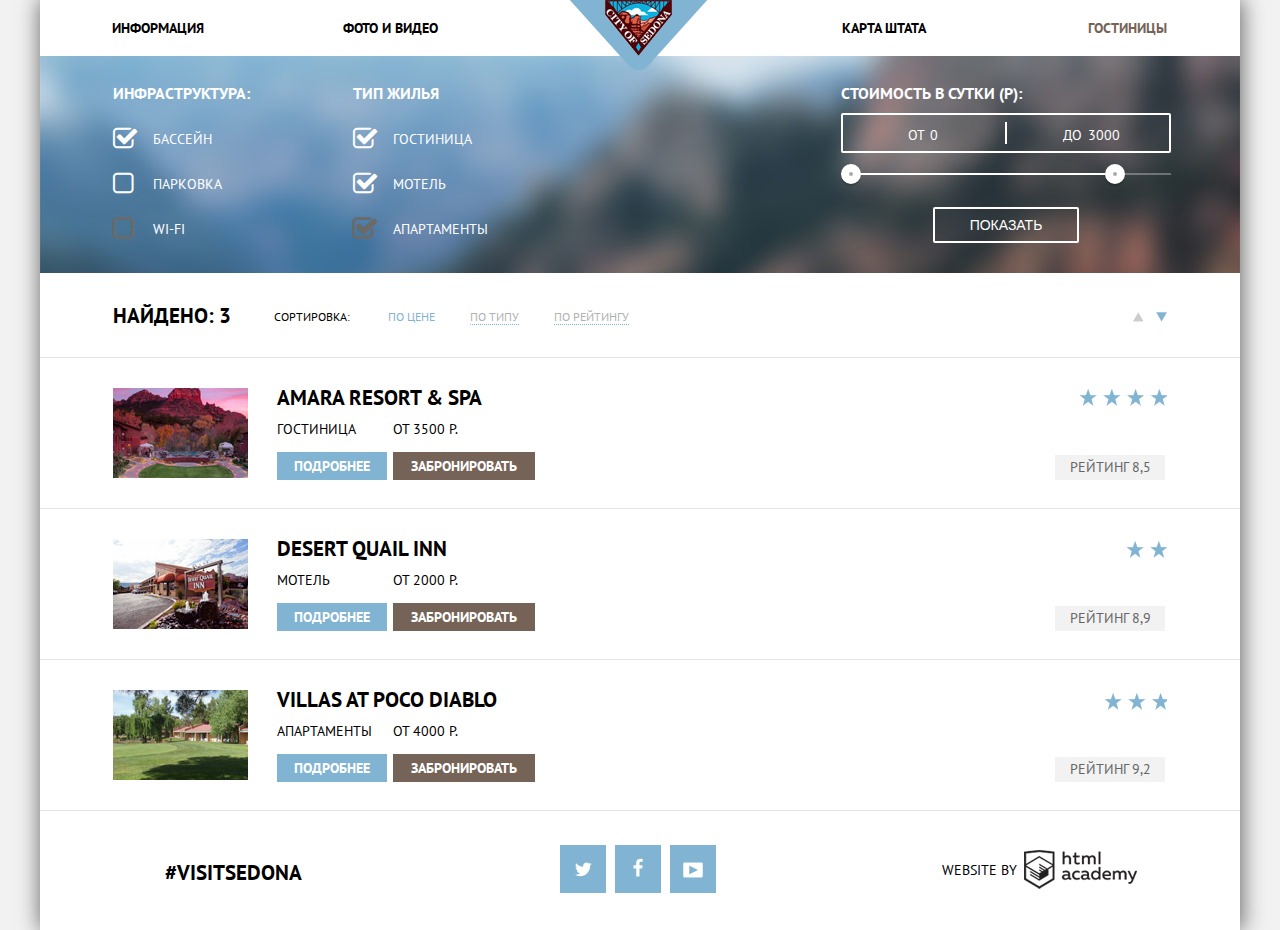
==== commit acfb7d19: "Оформление контента "Седона"" ====
--- a/inner.html
+++ b/inner.html
@@ -5,6 +5,7 @@
         <meta charset="utf-8">
         <link rel="stylesheet" href="https://fonts.googleapis.com/css?family=PT+Sans:400,700&subset=cyrillic">
         <link rel="stylesheet" href="css/style.css">
+        <link rel="stylesheet" href="css/normalize.css"> 
     </head>
     <body class="inner">
         <div class="container clearfix">
@@ -26,7 +27,7 @@
                     </ul>  
                 </nav>
                 <div class="logo">
-                    <a href="index.html" class="logo-link"><img src="img/sedona-logo.png"></a> 
+                    <a href="index.html" class="logo-link"><img src="img/sedona-logo.png" alt="Logo"></a> 
                 </div>
             </header>
             <main>
@@ -43,7 +44,7 @@
                                 <label for="parking">Парковка</label>
                             </div>
                             <div class="option">
-                                <input type="checkbox" name="wifi" id="wifi">
+                                <input type="checkbox" name="wifi" id="wifi" disabled>
                                 <label for="wifi">Wi-fi</label>
                             </div>
                         </div>
@@ -58,7 +59,7 @@
                                 <label for="motel">Мотель</label>
                             </div>
                             <div class="option">
-                                <input type="checkbox" name="apartments" id="apartments" checked>
+                                <input type="checkbox" name="apartments" id="apartments" checked disabled>
                                 <label for="apartments">Апартаменты</label>
                             </div>
                         </div>
@@ -69,7 +70,6 @@
                                 <label class="min-price">От <input type="text" name="min-price" value="0"> </label>
                                 <label class="max-price">До <input type="text" name="max-price" value="3000"></label>
                             </div>
-                            
                             <div class="range-controls">
                                 <div class="scale">
                                     <div class="bar"></div>
@@ -77,12 +77,10 @@
                                 <div class="range-toggle range-toggle-min"></div>
                                 <div class="range-toggle range-toggle-max"></div>
                             </div>
-                            
                             <button class="btn-transparent" type="submit">Показать</button>
                         </div>
                     </form>
                 </div>
-
                 <div class="results">
                     <div class="range">
                         <span class="amount">Найдено: 3</span>
@@ -96,7 +94,7 @@
                         </ul>
                     </div>
                     <div class="range-buttons">
-                        <a href="#" class="range-btn triangle-1"></a>
+                        <a href="#" class="range-btn triangle-1 active"></a>
                         <a href="#" class="range-btn triangle-2"></a>
                     </div>
                 </div>                   
@@ -122,7 +120,6 @@
                             <span>Рейтинг 8,5 </span>
                         </div>
                     </article>
-
                     <article class="hotel hotel-2">
                         <div class="hotel-image">
                             <img src="img/hotel-2.jpg" alt="Desert quail inn" width="135" height="90">
@@ -144,7 +141,6 @@
                             <span>Рейтинг 8,9 </span>
                         </div>
                     </article>
-
                     <article class="hotel hotel-3">
                         <div class="hotel-image">
                             <img src="img/hotel-3.jpg" alt="Villas at Poco Diablo" width="135" height="90">
@@ -177,8 +173,9 @@
                     <a class="social-btn social-btn-fb" href="#"></a>
                     <a class="social-btn social-btn-yt" href="#"></a>
                 </div>
-                <div class="footcolumn-3">
-                    <p>Website by</p> 
+                 <div class="footcolumn-3">
+                    <span>Website by</span> 
+                    <a href="https://htmlacademy.ru" class="academylogo"></a>
                 </div>
             </footer>
         </div>
--- a/css/style.css
+++ b/css/style.css
@@ -8,9 +8,47 @@
     line-height: 26px;
     text-transform: uppercase; 
     color: #000;
-    min-height: 3000px;
     background-color: #f2f2f2;
 }
+
+@font-face {
+  font-weight: normal;
+  font-style: normal;
+
+  font-family: "symbols-sedona";
+  src: url("../fonts/symbols-sedona.woff") format("woff"),
+       url("../fonts/symbols-sedona.woff2") format("woff2");
+}
+
+[class^="icon-"]::before,
+[class*=" icon-"]::before {
+  display: inline-block;
+  width: 1em;
+  margin-right: 0.2em;
+  margin-left: 0.2em;
+
+  font-weight: normal;
+  line-height: 1em;
+  font-family: "symbols-sedona";
+  text-align: center;
+  text-transform: none;
+  text-decoration: inherit;
+  font-style: normal;
+  font-variant: normal;
+  speak: none;
+}
+
+.icon-facebook::before { content: "\66"; } /* "f" */
+.icon-twitter::before { content: "\74"; } /* "t" */
+.icon-up-dir::before { content: "\25b2"; } /* "▲" */
+.icon-down-dir::before { content: "\25bc"; } /* "▼" */
+.icon-star::before { content: "\2605"; } /* "★" */
+.icon-check-off::before { content: "\2610"; } /* "☐" */
+.icon-check-on::before { content: "\2611"; } /* "☑" */
+.icon-calendar::before { content: "\e800"; } /* "" */
+.icon-plus::before { content: "\e801"; } /* "" */
+.icon-minus::before { content: "\e802"; } /* "" */
+.icon-youtube::before { content: "\f39e"; } /* "" */
 
 h1, h2 {
     font-size: 21px;
@@ -34,13 +72,14 @@
     padding: 0;
     box-shadow: 1px 0px 21px 1px #666666;
     background-color: #fff;
+    position: relative;
 }
 
 .main-header {
     position: relative;
     width: 1200px;
     height: 56px;
-    background-color: #fff;    
+    background-color: #fff;   
 }
 
 .logo {
@@ -116,8 +155,8 @@
 .intro {
     width: 1200px;
     height: 620px;
-    background: #b56868 url("img/sedona-background.jpg") no-repeat;     
-    padding-top: 75px;
+    background: #b56868 url("../img/sedona-background.jpg") no-repeat 50% 50%;
+    padding-top: 76px;
 }
 
 .headline {
@@ -125,21 +164,21 @@
     width: 460px;
     height: 350px;
     margin-left: 370px;
-    margin-right: 370px;    
-}
-
-.head-back {
+    margin-right: 370px;  
+    margin-bottom: 25px;
+}
+
+.head-lead {
     float: left;
     width: 100%;   
-    background: url("img/white-part.png") no-repeat;
-    min-height: 273px;
-}
-
-.head-lead {    
-    width: 575px;
-    text-align: center;
-    margin-left: 310px;   
-    margin-top: 120px;
+    background: url("../img/white-part.png") no-repeat;
+    text-align: center;
+    padding-top: 100px;
+}
+
+.head-lead p {
+    margin-top: 30px;
+    margin-bottom: 50px;
 }
 
 .feature-block {
@@ -148,13 +187,14 @@
     float: left;
     margin: 0;
     background-color: #81b3d2;
+    text-align: center;
 }
 
 .feature-image {
     float: left;
     width: 800px;
     height: 256px;
-    background-color: crimson;
+    background-color: #3CB371;
 }
 
 .feature-description {
@@ -165,7 +205,7 @@
     padding-top: 50px;
     padding-bottom: 30px;
     padding-left: 58px;
-    padding-right: 58px;    
+    padding-right: 58px;  
 }
 
 .feature-block h2 {
@@ -193,7 +233,7 @@
     background-color: #fff;
     position: absolute;
     left: -15px;
-    top: 9px;
+    top: 12px;
 }
 
 .number::after {
@@ -205,7 +245,7 @@
     background-color: #fff;
     position: absolute;
     left: 25px;
-    top: 9px;
+    top: 12px;
 }
 
 .columns-block-1 {
@@ -215,9 +255,8 @@
 
 .column {
     float: left;
-    width: 320px;
-    text-align: center;
-    padding-bottom: 80px;
+    text-align: center;
+    padding-bottom: 70px;
     padding-top: 60px;    
 }
 
@@ -226,7 +265,6 @@
     padding-left: 70px;
     padding-right: 70px;   
 }
-
 
 .food {
     padding-left: 55px;
@@ -244,7 +282,6 @@
 .columns-block-2 {
     float: left;
     width: 1200px;
-    height: 256px;    
     background-color: #eee;   
 }
 
@@ -282,11 +319,11 @@
     width: 270px;
 }
 
-.line {
+.dash {
     position: relative;
 }
 
-.line::before {
+.dash::before {
     content: "";
     display: table;
     clear: both;
@@ -298,7 +335,7 @@
     top: 9px;
 }
 
-.line::after {
+.dash::after {
     content: "";
     display: table;
     clear: both;
@@ -312,10 +349,9 @@
 
 .selection-block {
     float: left;
-    height: 765px;
+    height: 291px;
     width: 1200px;
     text-align: center;  
-    position: relative;
 }
 
 .selection-block span {
@@ -337,19 +373,27 @@
     float: left; 
     width: 570px;
     height: 85px;
-    color: #fff;
     font-weight: bold;
     font-size: 21px;  
     margin-left: 315px;
     margin-right: 315px;
     background-color: #766357;  
     text-align: center;
-    padding-top: 10px;    
+    padding-top: 10px; 
+    color: #fff;
+}
+
+.map {
+    background: url("../img/map.jpg");
+    width: 1200px;
+    height: 593px;
+    float: left;
+    position: relative;
 }
 
 .hotel-search {  
     position: absolute;
-    top: 290px;
+    top: 0;
     left: 315px;
     font-weight: bold;
     height: 285px;
@@ -358,14 +402,16 @@
     padding-top: 55px;
     padding-bottom: 55px;
     box-shadow: 1px 0px 21px 1px #666666;
-}
-
-.hotel-search input[type="date"] {
+    text-align: center;
+}
+
+.line-1 input,
+.line-2 input {
     width: 305px;
     padding-right: 40px;
     height: 36px;
     background-color: #f2f2f2;
-    border: 1px solid #f2f2f2;
+    border: none;
     margin-bottom: 30px;
     font-size: 14px;
     line-height: 26px;
@@ -373,24 +419,25 @@
     text-transform: uppercase;
     outline: none;
     position: relative;
+    padding-left: 10px;
 }
 
 .hotel-search input.check {
-    background-image: url("img/sprite.png");
+    background-image: url("../img/sprite.png");
     background-repeat: no-repeat;
     background-position: 307px -114px;
 }
 
 .hotel-search input.check:hover {
-    background-image: url("img/sprite.png");
+    background-image: url("../img/sprite.png");
+    background-repeat: no-repeat;
+    background-position: 307px -154px;
+}
+
+.hotel-search input.check:active {
+    background-image: url("../img/sprite.png");
     background-repeat: no-repeat;
     background-position: 307px -197px;
-}
-
-.hotel-search input.check:active {
-    background-image: url("img/sprite.png");
-    background-repeat: no-repeat;
-    background-position: 307px -154px;
 }
 
 .hotel-search label {
@@ -400,7 +447,7 @@
 .line-3 {
     float: left;
     width: 225px;
-    margin-left: 50px;
+    margin-left: 55px;
 }
 
 .line-3 input[type="text"] {
@@ -424,15 +471,13 @@
     background-color: #ebebeb;
 }
 
-.hotel-search input:active {
+.line-1 input:focus,
+.line-2 input:focus {
     background-color: #fff;
     border: 2px solid #e5e5e5;
     outline: none;
-}
-.hotel-search input:focus {
-    background-color: #fff;
-    border: 2px solid #e5e5e5;
-    outline: none;
+    height: 32px;
+    width: 301px;
 }
 
 .grey-btn {
@@ -448,8 +493,8 @@
     margin-left: -4px;
     margin-right: -4px;
     cursor: pointer;
-    font-size: 14px;
-    line-height: 26px;
+    font-size: 0;
+    text-align: center;
 }
 
 .grey-btn:hover {
@@ -458,6 +503,16 @@
 
 .grey-btn:active {
     color: #81b3d2;
+}
+
+.icon-minus {
+    font-size: 14px;
+    line-height: 26px;    
+}
+
+.icon-plus {
+    font-size: 14px;
+    line-height: 26px;    
 }
 
 .line-4 {
@@ -518,14 +573,19 @@
     margin: 0;
     width: 1200px;
     height: 120px;
-    background-color: #fff;
+}
+
+.main-footer {
+    background-color: rgba(255, 255, 255, 0.9);
+    position: absolute;
+    bottom: 0;
 }
 
 .footcolumn-1 {
-    width: 235px;
-    float: left;
-    margin-right: 88px;
-    margin-left: 76px;
+    width: 240px;
+    float: left;
+    margin-right: 87px;
+    margin-left: 73px;
     text-align: center;
     margin-top: 50px;
     font-size: 21px;
@@ -541,55 +601,66 @@
 .footcolumn-2 {
     width: 400px;
     height: 50px;
-    margin-right: 88px;
-    float: left;
-    text-align: center;
-    margin-top: 35px;
+    margin-right: 87px;
+    float: left;
+    text-align: center;
+    margin-top: 35px;    
 }
 
 .footcolumn-3 {
-    width: 80px;
-    padding-right: 140px;
-    height: 40px;
-    float: right;
-    margin-right: 73px; 
+    float: left;
+    width: 240px;
+    height: 40px;    
+    margin-right: 73px;
     text-align: center;
     margin-top: 40px;
     position: relative;
-    font-size: 0;
-}
-
-.footcolumn-3 p {
-    margin: 0;
-    margin-top: 10px;
+}
+
+.footcolumn-3 .academylogo {
+    display: block;
+    width: 114px;
+    height: 40px;
+    background-image: url("../img/sprite-2.png");
+    background-repeat: no-repeat;
+    background-position: -10px -10px;
+    position: absolute;
+    top: 0;
+    left: 97px;
+}
+
+.footcolumn-3 .academylogo:hover {
+    display: block;
+    width: 114px;
+    height: 40px;
+    background-image: url("../img/sprite-2.png");
+    background-repeat: no-repeat;
+    background-position: -10px -69px;
+    position: absolute;
+    top: 0;
+    left: 97px;
+}
+
+.footcolumn-3 .academylogo:active {
+    display: block;
+    width: 114px;
+    height: 40px;
+    background-image: url("../img/sprite-2.png");
+    background-repeat: no-repeat;
+    background-position: -10px -128px;
+    position: absolute;
+    top: 0;
+    left: 97px;
+}
+
+.footcolumn-3 span {
+    display: block;
+    width: 75px;
     font-size: 14px;
     line-height: 26px;
-}
-
-.footcolumn-3 p::after {
-    content: "";
-    position: absolute;
-    top: 5px;
-    right: 20px;
-    background-image: url("img/sprite-2.png");
-    background-repeat: no-repeat;
-    background-position: -10px -10px;
-    width: 114px;
-    height: 40px;
-}
-
-.footcolumn-3 p:hover::after {
-    background-image: url("img/sprite-2.png");
-    background-repeat: no-repeat;
-    background-position: -10px -69px;    
-}
-
-.footcolumn-3 p:active::after {
-    background-image: url("img/sprite-2.png");
-    background-repeat: no-repeat;
-    background-position: -10px -128px;    
-}
-
+    margin-left: 15px;
+    margin-top: 7px;
+}
 
 .social-btn {
     width: 46px;
@@ -609,38 +680,37 @@
 }
 
 .social-btn-tw {   
-    background-image: url("img/sprite.png");
+    background-image: url("../img/sprite.png");
     background-repeat: no-repeat;
     background-position: 5px -656px;    
 }
 
 .social-btn-tw:active {  
-    background-image: url("img/sprite.png");
-    background-repeat: no-repeat;
-    background-position: 5px -691px;   
-   
+    background-image: url("../img/sprite.png");
+    background-repeat: no-repeat;
+    background-position: 5px -691px;      
 }
 
 .social-btn-fb {
-    background-image: url("img/sprite.png");
+    background-image: url("../img/sprite.png");
     background-repeat: no-repeat;
     background-position: 8px -360px;
 }
 
 .social-btn-fb:active {
-    background-image: url("img/sprite.png");
+    background-image: url("../img/sprite.png");
     background-repeat: no-repeat;
     background-position: 8px -399px;
 }
 
 .social-btn-yt {
-    background-image: url("img/sprite.png");
+    background-image: url("../img/sprite.png");
     background-repeat: no-repeat;
     background-position: 3px -726px;    
 }
 
 .social-btn-yt:active {
-    background-image: url("img/sprite.png");
+    background-image: url("../img/sprite.png");
     background-repeat: no-repeat;
     background-position: 3px -762px;    
 }
@@ -649,7 +719,7 @@
     float: left;
     width: 1200px;  
     height: 190px;
-    background: #65a5ea url("img/filter-background.jpg") no-repeat;
+    background: #65a5ea url("../img/filter-background.jpg") no-repeat;
     color: #fff;
     padding-top: 27px;    
 }
@@ -811,27 +881,30 @@
 }
 
 input[type="checkbox"] + label::before {
-    content: "";
-    position: absolute;
-    background-image: url("img/sprite.png");
-    background-repeat: no-repeat;
+    content: "\2610";
+    font-family: "symbols-sedona";
+    position: absolute;
     width: 22px;
     height: 22px;
-    background-position: -10px -451px;
     top: 0;
     left: 0;
-}
-
-input[type="checkbox"]:checked + label::after {
-    content: "";
-    position: absolute;
-    background-image: url("img/sprite.png");
-    background-repeat: no-repeat;
-    width: 26px;
-    height: 22px;
-    background-position: -10px -289px;
-    top: 0;
-    left: 0;
+    font-size: 26px;
+}
+
+input[type="checkbox"]:checked + label::before {
+    content: "\2611";
+}
+
+input[type="checkbox"]:disabled + label::before {
+   content: "\2610";
+   color: #6a6a6a;
+   font-weight: bold;
+}
+
+input[type="checkbox"]:checked:disabled + label::before {
+    content: "\2611";
+    color: #6a6a6a;
+    font-weight: bold;
 }
 
 .results {
@@ -910,31 +983,76 @@
 .range-buttons {
     float: right;
     width: 48px;
-    height: 30px;
+    height: 25px;
     margin-right: 73px;
+    margin-top: 5px;
     font-size: 0;
     position: relative;
 }
 
 .range-btn {
     width: 24px;
-    height: 22px;
+    height: 25px;
     display: inline-block;
     vertical-align: middle;
     margin-left: 5;
     position: absolute;
 }
 
+.triangle-1 {
+    background-image: url("../img/sprite.png");
+    background-repeat: no-repeat;
+    background-position: 3px -574px; 
+    top: 0;
+    left: 24px;
+}
+
+.triangle-1:hover {
+    background-image: url("../img/sprite.png");
+    background-repeat: no-repeat;
+    background-position: 3px -484px; 
+    top: 0;
+    left: 24px;
+}
+
+.triangle-1:active {
+    background-image: url("../img/sprite.png");
+    background-repeat: no-repeat;
+    background-position: 3px -604px; 
+    top: 0;
+    left: 24px;
+}
+
+.triangle-1.active {
+    background-image: url("../img/sprite.png");
+    background-repeat: no-repeat;
+    background-position: 3px -604px; 
+    top: 0;
+    left: 24px;
+}
+
 .triangle-2 {
-    background-image: url("img/sprite.png");
-    background-repeat: no-repeat;
-    background-position: 1px -274px;   
-}
-
-.triangle-1 {
-    background-image: url("img/sprite.png");
-    background-repeat: no-repeat;
-    background-position: -13px -302px;        
+    background-image: url("../img/sprite.png");
+    background-repeat: no-repeat;
+    background-position: 4px -634px; 
+    top: 0;
+    left: 0;
+}
+
+.triangle-2:hover {
+    background-image: url("../img/sprite.png");
+    background-repeat: no-repeat;
+    background-position: 4px -513px;  
+    top: 0;
+    left: 0;
+}
+
+.triangle-2:active {
+    background-image: url("../img/sprite.png");
+    background-repeat: no-repeat;
+    background-position: 4px -543px;
+    top: 0;
+    left: 0;
 }
 
 .hotels {
@@ -1048,7 +1166,7 @@
     height: 20px;
     top: 30px;
     right: 73px;
-    background-image: url("img/sprite.png");
+    background-image: url("../img/sprite.png");
     background-repeat: no-repeat;   
 }
 
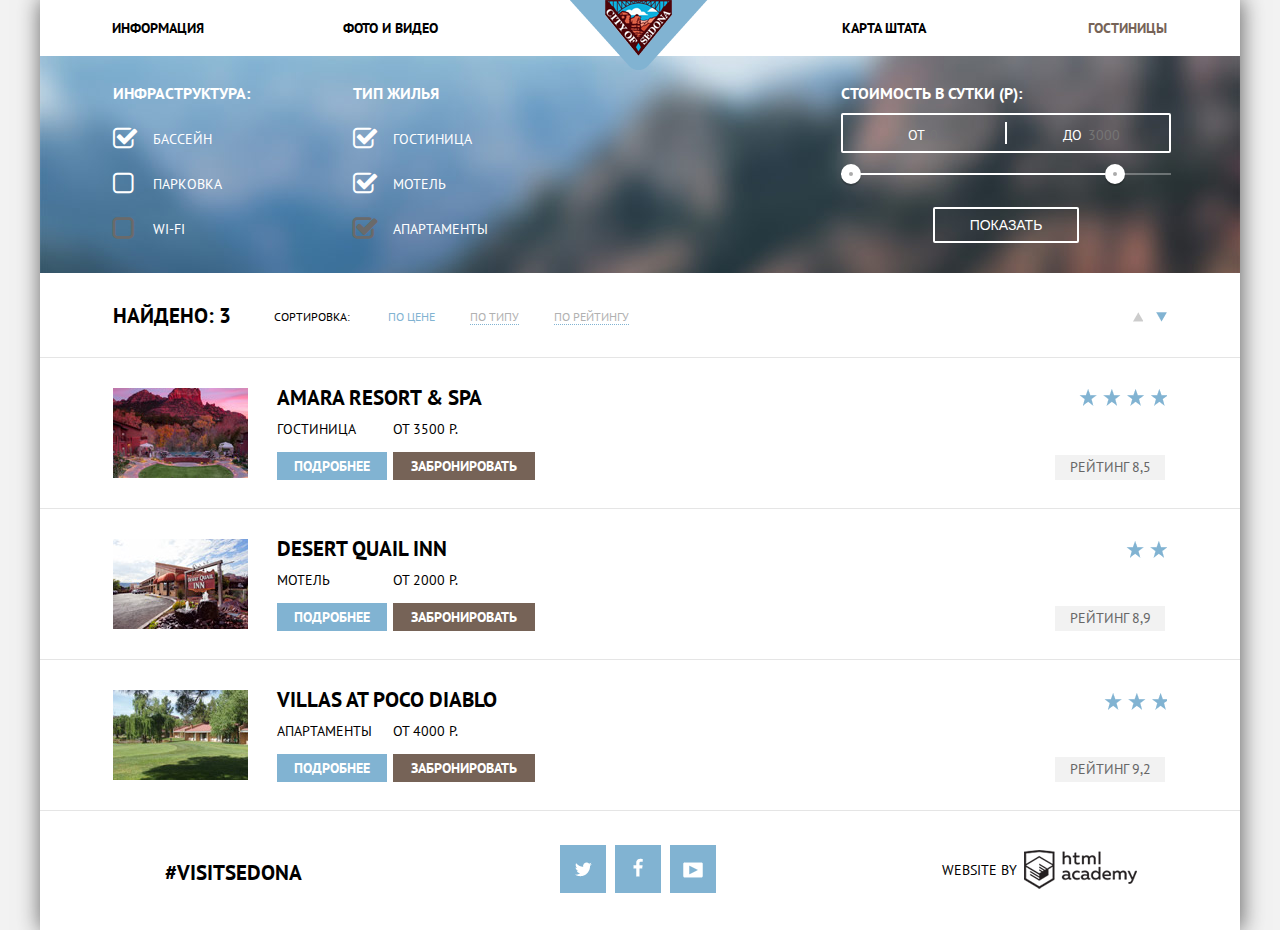
==== commit 9608902a: "Редактирование "Седоны"" ====
--- a/inner.html
+++ b/inner.html
@@ -4,10 +4,10 @@
         <title>Выбор отеля в Седоне</title>
         <meta charset="utf-8">
         <link rel="stylesheet" href="https://fonts.googleapis.com/css?family=PT+Sans:400,700&subset=cyrillic">
-        <link rel="stylesheet" href="css/style.css">
         <link rel="stylesheet" href="css/normalize.css"> 
+        <link rel="stylesheet" href="css/style.min.css">
     </head>
-    <body class="inner">
+    <body>
         <div class="container clearfix">
             <header class="main-header">
                 <nav class="main-menu">
@@ -27,7 +27,7 @@
                     </ul>  
                 </nav>
                 <div class="logo">
-                    <a href="index.html" class="logo-link"><img src="img/sedona-logo.png" alt="Logo"></a> 
+                    <a href="index.html" class="logo-link"><img src="img/sedona-logo.png" alt="Logo" width="138" height="70"></a> 
                 </div>
             </header>
             <main>
@@ -67,8 +67,8 @@
                             <div class="filter-title">Стоимость в сутки (Р):</div>
                             
                             <div class="price-controls">
-                                <label class="min-price">От <input type="text" name="min-price" value="0"> </label>
-                                <label class="max-price">До <input type="text" name="max-price" value="3000"></label>
+                                <label class="min-price">От <input type="text" name="min-price" placeholder="0"> </label>
+                                <label class="max-price">До <input type="text" name="max-price" placeholder="3000"></label>
                             </div>
                             <div class="range-controls">
                                 <div class="scale">
@@ -173,7 +173,7 @@
                     <a class="social-btn social-btn-fb" href="#"></a>
                     <a class="social-btn social-btn-yt" href="#"></a>
                 </div>
-                 <div class="footcolumn-3">
+                <div class="footcolumn-3">
                     <span>Website by</span> 
                     <a href="https://htmlacademy.ru" class="academylogo"></a>
                 </div>
--- a/css/style.min.css
+++ b/css/style.min.css
@@ -0,0 +1 @@
+body{margin:0;padding:0;font-family:"PT Sans","Arial",serif;font-size:14px;font-weight:400;line-height:26px;text-transform:uppercase;color:#000;background-color:#f2f2f2}@font-face{font-weight:400;font-style:normal;font-family:"symbols-sedona";src:url(../fonts/symbols-sedona.woff) format("woff"),url(../fonts/symbols-sedona.woff2) format("woff2")}[class*=" icon-"]::before,[class^=icon-]::before{display:inline-block;width:1em;margin-right:.2em;margin-left:.2em;font-weight:400;line-height:1em;font-family:"symbols-sedona";text-align:center;text-transform:none;text-decoration:inherit;font-style:normal;font-variant:normal;speak:none}.icon-facebook::before{content:"\66"}.icon-twitter::before{content:"\74"}.icon-up-dir::before{content:"\25b2"}.icon-down-dir::before{content:"\25bc"}.icon-star::before{content:"\2605"}.icon-check-off::before{content:"\2610"}.icon-check-on::before{content:"\2611"}.icon-calendar::before{content:"\e800"}.icon-plus::before{content:"\e801"}.icon-minus::before{content:"\e802"}.icon-youtube::before{content:"\f39e"}.nav-list li,h1,h2{font-size:21px;font-weight:700;line-height:26px}.feature-block{color:#fff}.clearfix::after{content:"";display:table;clear:both}.container,.main-header{position:relative;width:1200px;background-color:#fff}.container{margin:0 auto;padding:0;box-shadow:1px 0 21px 1px #666}.main-header{height:56px}.logo{position:absolute;top:0;left:530px;width:138px;height:70px}.main-menu{width:1056px;float:left;margin-top:15px;margin-left:6%;margin-right:6%}.nav-list{font-size:0;margin:0;padding:0;list-style:none}.nav-list li{display:inline-block;vertical-align:top;width:20%;font-size:14px}.nav-link:hover{color:#81b3d2}.nav-link:active{color:#b2b2b2}.nav-list .active{color:#766357}.nav-list .active:hover{color:#604e43}.nav-list .active:active{color:#e1ddda}.nav-left{text-align:left;margin-right:20px}.nav-right{text-align:right;margin-left:140px;margin-right:0}.nav-right:last-child{margin-left:30px}.choice-block a,.nav-link{color:#000;text-decoration:none}.intro{width:1200px;height:620px;background:#4682b4 url(../img/sedona-background.jpg) no-repeat 50% 50%;padding-top:76px}.headline{float:left;width:460px;height:350px;margin-left:370px;margin-right:370px;margin-bottom:25px}.feature-block,.head-lead{float:left;text-align:center}.head-lead{background:url(../img/white-part.png) no-repeat;padding-top:100px;width:100%}.head-lead p{margin-top:30px;margin-bottom:50px}.feature-block{width:1200px;min-height:256px;margin:0;background-color:#81b3d2}.feature-image{float:left;width:800px;height:256px;background-color:#3cb371}.feature-description{float:left;width:284px;background-color:#81b3d2;text-align:center;padding:50px 58px 30px}.feature-block h2{margin:0 0 15px}.city-description p{font-size:14px;margin:0}.number{position:relative;display:inline-block;margin:0}.dash::after,.dash::before,.number::after,.number::before{content:"";display:table;clear:both;width:10px;height:2px;background-color:#fff;position:absolute;left:-15px;top:12px}.dash::after,.dash::before,.number::after{left:25px}.columns-block-1{float:left;width:1200px}.column{float:left;text-align:center;padding-bottom:70px;padding-top:60px}.house{width:260px;padding-left:70px;padding-right:70px}.food{padding-left:55px;padding-right:55px;width:290px}.souvenirs{padding-left:62px;padding-right:62px;width:276px;padding-top:56px}.columns-block-2{float:left;width:1200px;background-color:#eee}.block{float:left;width:400px;text-align:center;padding-top:40px;padding-bottom:55px}.block h2{margin-top:0}.block p{margin-bottom:0}.square{padding-left:90px;padding-right:90px;width:220px}.road{padding-left:60px;padding-right:60px;width:280px}.tourists{padding-left:65px;padding-right:65px;width:270px}.dash{position:relative}.dash::after,.dash::before{background-color:#000;left:-15px;top:9px}.dash::after{left:25px}.selection-block{float:left;height:291px;width:1200px;text-align:center}.selection-block span{font-size:30px;font-weight:700;text-align:center}.choice-block,.suggestion-block{float:left;height:150px;width:570px;padding-top:50px;margin-left:315px;margin-right:315px}.choice-block{height:85px;font-weight:700;font-size:21px;background-color:#766357;text-align:center;padding-top:30px}.choice-block a{color:#fff}.map{background:url(../img/map.jpg);width:1200px;height:593px;float:left;position:relative}.hotel-search{position:absolute;top:0;left:315px;font-weight:700;height:285px;width:570px;background-color:#fff;padding-top:55px;padding-bottom:55px;box-shadow:1px 0 21px 1px #666;text-align:center;display:none}.line-1 input,.line-2 input,.line-3 input[type=text]{height:36px;border:none;outline:none;background-color:#f2f2f2;font-size:14px;line-height:26px}.line-1 input,.line-2 input{padding-right:40px;margin-bottom:30px;font-family:"PT Sans","Arial",sans-serif;text-transform:uppercase;position:relative;padding-left:10px;width:305px}.hotel-search input.check,.hotel-search input.check:active,.hotel-search input.check:hover{background-image:url(../img/sprite.png);background-repeat:no-repeat;background-position:307px -114px}.hotel-search input.check:active,.hotel-search input.check:hover{background-position:307px -154px}.hotel-search input.check:active{background-position:307px -197px}.hotel-search label{margin-right:20px}.line-3{float:left;width:225px;margin-left:50px}.line-3 input[type=text]{width:38px;color:#fff;text-align:center;display:inline-block}.line-3 label{margin-right:40px}.hotel-search input:hover{background-color:#ebebeb}.line-1 input:focus,.line-2 input:focus{background-color:#fff;border:2px solid #e5e5e5;outline:none;height:32px;width:301px}.grey-btn{border:none;outline:none;background-color:#f2f2f2;color:#a9a9a9;font-weight:700;width:38px;height:38px;display:inline-block;vertical-align:top;margin-left:-4px;margin-right:-4px;cursor:pointer;font-size:0;text-align:center}.grey-btn:hover{color:#000}.grey-btn:active{color:#81b3d2}.footcolumn-3 span,.icon-minus,.icon-plus{font-size:14px;line-height:26px}.line-4{float:right;width:180px;margin-right:50px}.line-4 label{margin-right:25px}.line-4 input[type=text],.price-controls label{display:inline-block;font-size:14px;vertical-align:top}.line-4 input[type=text],form .btn{border:none;outline:none;color:#fff;line-height:26px}.line-4 input[type=text]{height:36px;text-align:center;margin-left:-4px;width:38px;background-color:#f2f2f2}form .btn{background-color:#81b3d2;cursor:pointer;font-size:21px;font-weight:700;text-transform:uppercase;text-decoration:none;font-family:"PT Sans","Arial",sans-serif;padding-top:15px;padding-bottom:15px;width:457px;margin-top:55px}.hotel-search .btn:hover{background-color:#669ec0}.hotel-search .btn:active{background-color:#5496bd;color:#88b6d1}.page-footer{float:left;margin:0;width:1200px;height:120px}.main-footer{background-color:rgba(255,255,255,.9);position:absolute;bottom:0}.footcolumn-1,.footcolumn-2,.footcolumn-3{margin-right:87px;float:left;text-align:center}.footcolumn-1{margin-left:73px;font-size:21px;line-height:26px;font-weight:700;width:240px;margin-top:50px}.footcolumn-1 a{text-decoration:none;color:#000}.footcolumn-2,.footcolumn-3{width:400px;height:50px;margin-top:35px}.footcolumn-3{width:240px;height:40px;margin-right:73px;margin-top:40px;position:relative}.footcolumn-3 .academylogo,.footcolumn-3 .academylogo:active,.footcolumn-3 .academylogo:hover{display:block;width:114px;height:40px;background-image:url(../img/sprite-2.png);background-repeat:no-repeat;background-position:-10px -10px;position:absolute;top:0;left:97px}.footcolumn-3 .academylogo:active,.footcolumn-3 .academylogo:hover{background-position:-10px -69px}.footcolumn-3 .academylogo:active{background-position:-10px -128px}.footcolumn-3 span{display:block;width:75px;margin-left:15px;margin-top:7px}.social-btn{width:46px;height:48px;background-color:#81b3d2;display:inline-block;margin-right:5px;vertical-align:top}.social-btn:hover{background-color:#669ec0}.social-btn:active{background-color:#5496bd}.social-btn-tw,.social-btn-tw:active{background-image:url(../img/sprite.png);background-repeat:no-repeat;background-position:5px -656px}.social-btn-tw:active{background-position:5px -691px}.social-btn-fb,.social-btn-fb:active,.social-btn-yt,.social-btn-yt:active{background-image:url(../img/sprite.png);background-repeat:no-repeat;background-position:8px -360px}.social-btn-fb:active,.social-btn-yt,.social-btn-yt:active{background-position:8px -399px}.social-btn-yt,.social-btn-yt:active{background-position:3px -726px}.social-btn-yt:active{background-position:3px -762px}.hotel-selection{float:left;width:1200px;height:190px;background:#65a5ea url(../img/filter-background.jpg) no-repeat;color:#fff;padding-top:27px}.hotel-selection h2{font-size:16px;line-height:21px;margin-top:0;margin-bottom:25px}.service{float:left;width:240px;height:155px;margin-right:0;margin-left:73px}.house-type{float:left;width:288px;margin-right:200px}.hotel-cost{float:left;margin-right:auto;width:330px;color:#fff}.filter-title{font-size:16px;line-height:21px;font-weight:700;margin-bottom:9px}.price-controls{height:36px;margin-bottom:20px;border:2px solid #fff;border-radius:2px;font-size:0;position:relative}.price-controls::after{content:"";position:absolute;width:2px;height:22px;background-color:#fff;top:50%;left:50%;transform:translate(-50%,-50%)}.price-controls label{line-height:38px;cursor:pointer}.price-controls .max-price,.price-controls .min-price{width:90px;padding-left:65px}.price-controls input{width:50px;margin:0;color:inherit;font:inherit;background:0 0;border:none;outline:none}.range-controls{position:relative;margin-bottom:32px}.range-controls .scale{height:2px;background:rgba(255,255,255,.3)}.range-controls .bar{width:80%;height:2px;background:#fff}.range-toggle{width:4px;height:4px;background:#ababab;border:8px solid #fff;border-radius:50%;box-shadow:0 2px 1px 0 rgba(0,1,1,.2);cursor:pointer;position:absolute;top:-9px}.range-toggle-min{left:0}.range-toggle-max{left:80%}.range-toggle:hover{background:#1c4f80}.btn-transparent{display:block;font-size:14px;line-height:20px;padding:6px 35px;background:0 0;color:#fff;text-transform:uppercase;border:2px solid #fff;border-radius:2px;outline:none;cursor:pointer;margin:0 auto}.btn-transparent:hover{background:#fff;color:#000}input[type=checkbox]{display:none}input[type=checkbox]+label{display:block;margin:24px 0;line-height:21px;padding-left:40px;position:relative;cursor:pointer}input[type=checkbox]+label::before{content:"\2610";font-family:"symbols-sedona";position:absolute;width:22px;height:22px;top:0;left:0;font-size:26px}input[type=checkbox]:checked+label::before{content:"\2611"}input[type=checkbox]:disabled+label::before{content:"\2610";color:#6a6a6a;font-weight:700}input[type=checkbox]:checked:disabled+label::before{content:"\2611";color:#6a6a6a;font-weight:700}.results{float:left;width:1200px;padding-bottom:19px;padding-top:25px;background-color:#fff;border-bottom:1px solid #e5e5e5}.results .amount{font-size:21px;line-height:26px;font-weight:700;float:left;width:161px;margin-top:5px}.range-list li,.results .sort{font-size:12px;line-height:18px}.results .sort{float:left;width:78px;margin-top:10px}.range{margin-left:73px;width:240px;float:left}.range-options{float:left;width:300px;margin-top:10px}.range-list{padding:0;margin:0;list-style:none;font-size:0}.range-list li{display:inline-block;color:#81b3d2;vertical-align:top;padding-left:35px}.range-list a{text-decoration:none;color:#b1b1b1;border-bottom:1px dotted #81b3d2}.hotel h2:hover,.range-list .active,.range-list a:hover{color:#81b3d2}.range-list a:active{color:#000;border:none}.range-buttons{float:right;width:48px;height:25px;margin-right:73px;margin-top:5px;font-size:0;position:relative}.range-btn{width:24px;height:25px;display:inline-block;vertical-align:middle;margin-left:5;position:absolute}.triangle-1,.triangle-1:hover{background-image:url(../img/sprite.png);background-repeat:no-repeat;background-position:3px -574px;top:0;left:24px}.triangle-1:hover{background-position:3px -484px}.triangle-1.active,.triangle-1:active,.triangle-2,.triangle-2:active,.triangle-2:hover{background-image:url(../img/sprite.png);background-repeat:no-repeat;background-position:3px -604px;top:0;left:24px}.triangle-2,.triangle-2:active,.triangle-2:hover{background-position:4px -634px;left:0}.triangle-2:active,.triangle-2:hover{background-position:4px -513px}.triangle-2:active{background-position:4px -543px}.hotels{float:left;width:1200px;height:452px;background-color:#fff}.hotel{float:left;width:1054px;padding-left:73px;padding-right:73px;position:relative;border-bottom:1px solid #e5e5e5}.hotel-image{width:135px;height:90px;margin-right:29px;float:left;margin-bottom:30px;margin-top:30px}.hotel-details{float:left;width:110px;margin-right:6px;padding-top:5px}.hotel-reserve{float:left;width:142px;padding-top:5px}.hotel h2{margin:27px 0 0;cursor:pointer}.hotel h2:active{color:#b2b2b2}.hotel .more{text-decoration:none;font-weight:700;display:block;border:1px solid #81b3d2;background-color:#81b3d2;color:#fff;text-align:center;margin-top:10px}.more:hover{background-color:#669ec0}.more:active{background-color:#5496bd;color:#7aadcb}.hotel .book{text-decoration:none;font-weight:700;display:block;border:1px solid #766357;background-color:#766357;color:#fff;text-align:center;margin-top:10px}.book:hover{background-color:#604e43}.book:active{background-color:#503e33;color:#857871}.hotel-rating{float:right;width:110px;line-height:21px;color:#666;background-color:#f2f2f2;text-align:center;padding-top:2px;padding-bottom:2px;margin-right:2px;margin-top:44px}.hotel-stars{position:absolute;width:95px;height:20px;top:30px;right:73px;background-image:url(../img/sprite.png);background-repeat:no-repeat}.hotel-1 .hotel-stars{background-position:-3px -83px}.hotel-2 .hotel-stars{background-position:44px -8px}.hotel-3 .hotel-stars{background-position:22px -44px}.modal-content-show{display:block;-webkit-animation:appear .8s;animation:appear .8s}@-webkit-keyframes appear{0%{-webkit-transform:translateY(-130px);transform:translateY(-130px)}to{-webkit-transform:translateY(0);transform:translateY(0)}}@keyframes appear{0%{-webkit-transform:translateY(-130px);transform:translateY(-130px)}to{-webkit-transform:translateY(0);transform:translateY(0)}}.hotel-search-form{position:absolute;top:50px;left:315px;font-weight:700;height:285px;width:570px;background-color:#fff;padding-top:55px;padding-bottom:55px;box-shadow:1px 0 21px 1px #666;text-align:center}.hotel-search-form .adult{margin-right:15px;margin-left:0}.hotel-search-form .kids{margin-left:-20px}